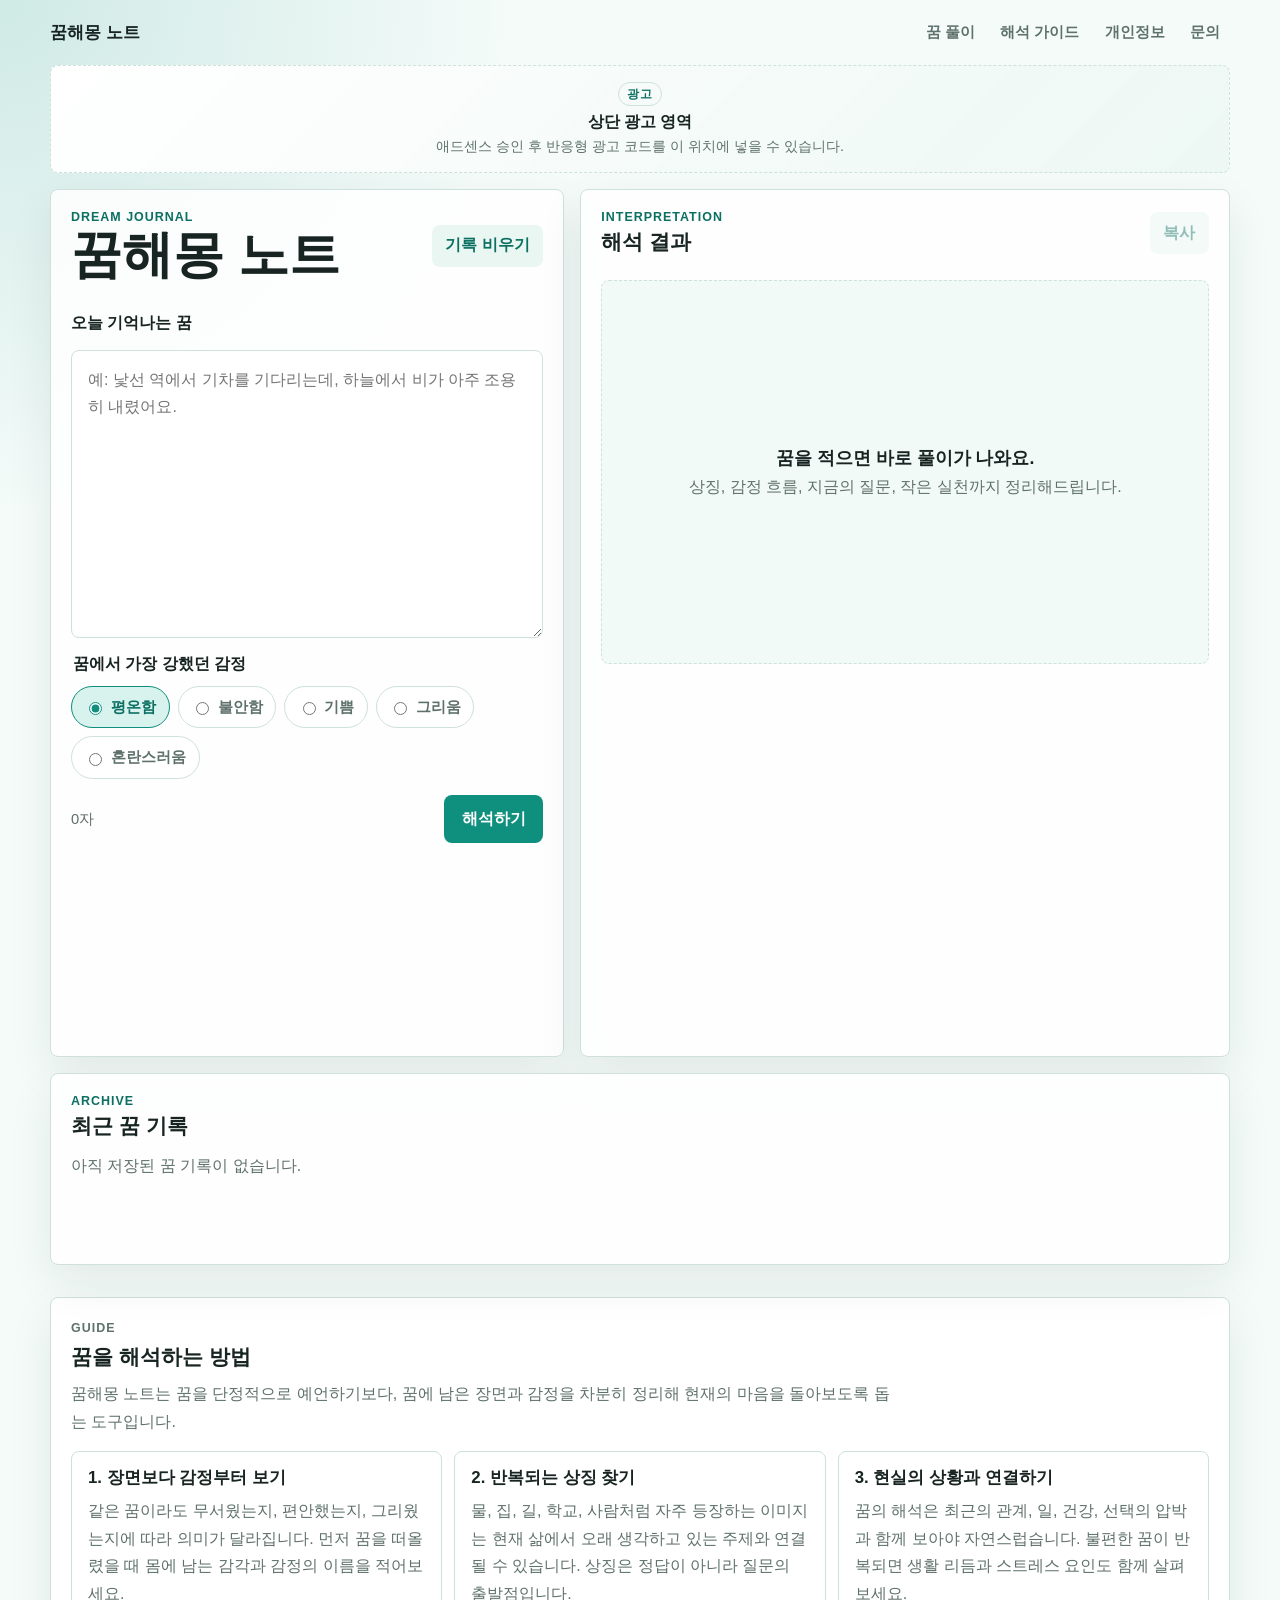
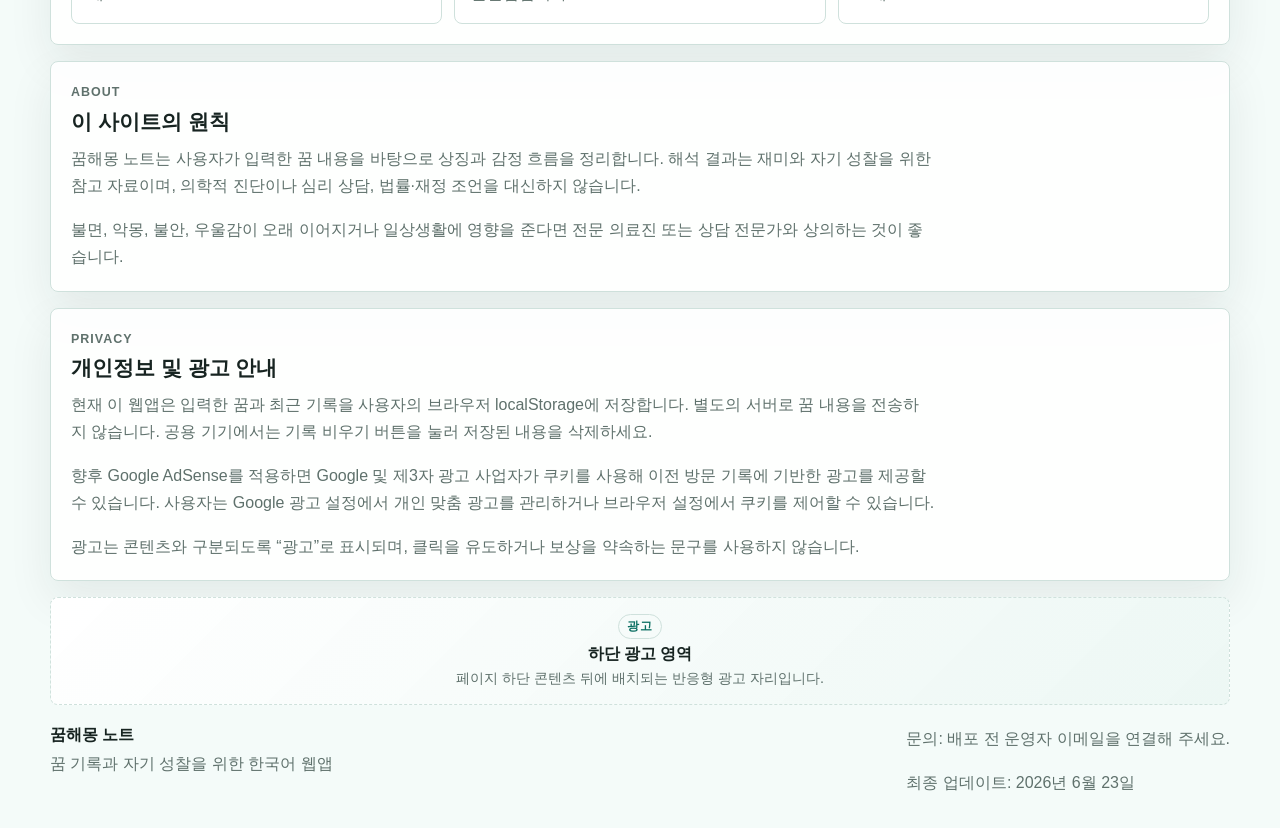
==== index.html @ 00234af6 "Initial dream interpretation app" ====
<!doctype html>
<html lang="ko">
  <head>
    <meta charset="utf-8" />
    <meta name="viewport" content="width=device-width, initial-scale=1" />
    <title>꿈해몽 노트</title>
    <meta
      name="description"
      content="꿈해몽 노트는 꿈의 장면, 감정, 상징을 정리해 자기 성찰에 도움을 주는 한국어 꿈 풀이 웹앱입니다."
    />
    <script
      async
      src="https://pagead2.googlesyndication.com/pagead/js/adsbygoogle.js?client=ca-pub-2041754449338335"
      crossorigin="anonymous"
    ></script>
    <link rel="stylesheet" href="styles.css" />
  </head>
  <body>
    <header class="site-header">
      <a class="site-logo" href="#app-title">꿈해몽 노트</a>
      <nav class="site-nav" aria-label="주요 메뉴">
        <a href="#app-title">꿈 풀이</a>
        <a href="#guide">해석 가이드</a>
        <a href="#privacy">개인정보</a>
        <a href="#contact">문의</a>
      </nav>
    </header>

    <aside class="ad-slot top-ad" aria-label="상단 광고 영역">
      <span>광고</span>
      <strong>상단 광고 영역</strong>
      <p>애드센스 승인 후 반응형 광고 코드를 이 위치에 넣을 수 있습니다.</p>
    </aside>

    <main class="app-shell" id="dream-app">
      <section class="composer" aria-labelledby="app-title">
        <div class="brand-row">
          <div>
            <p class="eyebrow">Dream Journal</p>
            <h1 id="app-title">꿈해몽 노트</h1>
          </div>
          <button class="ghost-button" id="clearHistoryButton" type="button">기록 비우기</button>
        </div>

        <form id="dreamForm" class="dream-form">
          <label for="dreamInput">오늘 기억나는 꿈</label>
          <textarea
            id="dreamInput"
            name="dream"
            rows="8"
            placeholder="예: 낯선 역에서 기차를 기다리는데, 하늘에서 비가 아주 조용히 내렸어요."
            required
          ></textarea>

          <fieldset>
            <legend>꿈에서 가장 강했던 감정</legend>
            <div class="chip-grid" id="moodGroup">
              <label><input type="radio" name="mood" value="평온함" checked />평온함</label>
              <label><input type="radio" name="mood" value="불안함" />불안함</label>
              <label><input type="radio" name="mood" value="기쁨" />기쁨</label>
              <label><input type="radio" name="mood" value="그리움" />그리움</label>
              <label><input type="radio" name="mood" value="혼란스러움" />혼란스러움</label>
            </div>
          </fieldset>

          <div class="form-footer">
            <p id="wordCount">0자</p>
            <button class="primary-button" type="submit">해석하기</button>
          </div>
        </form>
      </section>

      <section class="result-panel" aria-live="polite" aria-labelledby="result-title">
        <div class="panel-header">
          <div>
            <p class="eyebrow">Interpretation</p>
            <h2 id="result-title">해석 결과</h2>
          </div>
          <button class="ghost-button" id="copyButton" type="button" disabled>복사</button>
        </div>

        <div id="emptyState" class="empty-state">
          <strong>꿈을 적으면 바로 풀이가 나와요.</strong>
          <span>상징, 감정 흐름, 지금의 질문, 작은 실천까지 정리해드립니다.</span>
        </div>

        <article id="resultCard" class="result-card hidden">
          <div>
            <span class="tag" id="moodTag">평온함</span>
            <span class="tag" id="themeTag">전환</span>
          </div>
          <h3 id="summaryTitle"></h3>
          <p id="summaryText"></p>

          <div class="insight-grid">
            <section>
              <h4>주요 상징</h4>
              <ul id="symbolList"></ul>
            </section>
            <section>
              <h4>마음의 흐름</h4>
              <p id="emotionText"></p>
            </section>
            <section>
              <h4>지금 던져볼 질문</h4>
              <p id="questionText"></p>
            </section>
            <section>
              <h4>오늘의 작은 행동</h4>
              <p id="actionText"></p>
            </section>
          </div>
        </article>
      </section>

      <section class="history-panel" aria-labelledby="history-title">
        <div class="panel-header">
          <div>
            <p class="eyebrow">Archive</p>
            <h2 id="history-title">최근 꿈 기록</h2>
          </div>
        </div>
        <div id="historyList" class="history-list"></div>
      </section>
    </main>

    <section class="content-shell" id="guide" aria-labelledby="guide-title">
      <div class="section-heading">
        <p class="eyebrow">Guide</p>
        <h2 id="guide-title">꿈을 해석하는 방법</h2>
        <p>
          꿈해몽 노트는 꿈을 단정적으로 예언하기보다, 꿈에 남은 장면과 감정을
          차분히 정리해 현재의 마음을 돌아보도록 돕는 도구입니다.
        </p>
      </div>

      <div class="info-grid">
        <article>
          <h3>1. 장면보다 감정부터 보기</h3>
          <p>
            같은 꿈이라도 무서웠는지, 편안했는지, 그리웠는지에 따라 의미가 달라집니다.
            먼저 꿈을 떠올렸을 때 몸에 남는 감각과 감정의 이름을 적어보세요.
          </p>
        </article>
        <article>
          <h3>2. 반복되는 상징 찾기</h3>
          <p>
            물, 집, 길, 학교, 사람처럼 자주 등장하는 이미지는 현재 삶에서 오래 생각하고
            있는 주제와 연결될 수 있습니다. 상징은 정답이 아니라 질문의 출발점입니다.
          </p>
        </article>
        <article>
          <h3>3. 현실의 상황과 연결하기</h3>
          <p>
            꿈의 해석은 최근의 관계, 일, 건강, 선택의 압박과 함께 보아야 자연스럽습니다.
            불편한 꿈이 반복되면 생활 리듬과 스트레스 요인도 함께 살펴보세요.
          </p>
        </article>
      </div>
    </section>

    <section class="content-shell" id="about" aria-labelledby="about-title">
      <div class="section-heading">
        <p class="eyebrow">About</p>
        <h2 id="about-title">이 사이트의 원칙</h2>
      </div>
      <div class="policy-text">
        <p>
          꿈해몽 노트는 사용자가 입력한 꿈 내용을 바탕으로 상징과 감정 흐름을 정리합니다.
          해석 결과는 재미와 자기 성찰을 위한 참고 자료이며, 의학적 진단이나 심리 상담,
          법률·재정 조언을 대신하지 않습니다.
        </p>
        <p>
          불면, 악몽, 불안, 우울감이 오래 이어지거나 일상생활에 영향을 준다면 전문 의료진
          또는 상담 전문가와 상의하는 것이 좋습니다.
        </p>
      </div>
    </section>

    <section class="content-shell" id="privacy" aria-labelledby="privacy-title">
      <div class="section-heading">
        <p class="eyebrow">Privacy</p>
        <h2 id="privacy-title">개인정보 및 광고 안내</h2>
      </div>
      <div class="policy-text">
        <p>
          현재 이 웹앱은 입력한 꿈과 최근 기록을 사용자의 브라우저 localStorage에 저장합니다.
          별도의 서버로 꿈 내용을 전송하지 않습니다. 공용 기기에서는 기록 비우기 버튼을 눌러
          저장된 내용을 삭제하세요.
        </p>
        <p>
          향후 Google AdSense를 적용하면 Google 및 제3자 광고 사업자가 쿠키를 사용해 이전
          방문 기록에 기반한 광고를 제공할 수 있습니다. 사용자는 Google 광고 설정에서 개인
          맞춤 광고를 관리하거나 브라우저 설정에서 쿠키를 제어할 수 있습니다.
        </p>
        <p>
          광고는 콘텐츠와 구분되도록 “광고”로 표시되며, 클릭을 유도하거나 보상을 약속하는
          문구를 사용하지 않습니다.
        </p>
      </div>
    </section>

    <aside class="ad-slot bottom-ad" aria-label="하단 광고 영역">
      <span>광고</span>
      <strong>하단 광고 영역</strong>
      <p>페이지 하단 콘텐츠 뒤에 배치되는 반응형 광고 자리입니다.</p>
    </aside>

    <footer class="site-footer" id="contact">
      <div>
        <strong>꿈해몽 노트</strong>
        <p>꿈 기록과 자기 성찰을 위한 한국어 웹앱</p>
      </div>
      <div>
        <p>문의: 배포 전 운영자 이메일을 연결해 주세요.</p>
        <p>최종 업데이트: 2026년 6월 23일</p>
      </div>
    </footer>

    <script src="app.js"></script>
  </body>
</html>
---- styles.css ----
:root {
  color-scheme: light;
  --bg: #f4fbf9;
  --surface: #ffffff;
  --surface-soft: #e9f6f2;
  --ink: #172421;
  --muted: #5f716c;
  --line: #cfe1dc;
  --accent: #0f8f7e;
  --accent-strong: #0b6f62;
  --accent-soft: #d8f2ed;
  --warning: #b24c39;
  --shadow: 0 18px 45px rgba(23, 36, 33, 0.08);
}

* {
  box-sizing: border-box;
}

body {
  margin: 0;
  min-height: 100vh;
  background:
    radial-gradient(circle at top left, rgba(15, 143, 126, 0.16), transparent 32rem),
    var(--bg);
  color: var(--ink);
  font-family:
    "Pretendard",
    "Apple SD Gothic Neo",
    "Segoe UI",
    sans-serif;
}

button,
textarea,
input {
  font: inherit;
}

button {
  cursor: pointer;
}

.site-header,
.ad-slot,
.content-shell,
.site-footer {
  width: min(1180px, calc(100% - 2rem));
  margin-right: auto;
  margin-left: auto;
}

.site-header {
  display: flex;
  align-items: center;
  justify-content: space-between;
  gap: 1rem;
  padding: 1rem 0 0.5rem;
}

.site-logo {
  color: var(--ink);
  font-size: 1.05rem;
  font-weight: 900;
  text-decoration: none;
}

.site-nav {
  display: flex;
  flex-wrap: wrap;
  justify-content: flex-end;
  gap: 0.35rem;
}

.site-nav a {
  padding: 0.45rem 0.62rem;
  border-radius: 999px;
  color: var(--muted);
  font-size: 0.92rem;
  font-weight: 800;
  text-decoration: none;
}

.site-nav a:hover,
.site-nav a:focus-visible {
  background: var(--accent-soft);
  color: var(--accent-strong);
}

.ad-slot {
  display: grid;
  place-items: center;
  min-height: 5.75rem;
  padding: 1rem;
  border: 1px dashed var(--line);
  border-radius: 8px;
  background:
    linear-gradient(135deg, rgba(255, 255, 255, 0.78), rgba(233, 246, 242, 0.82)),
    var(--surface);
  color: var(--muted);
  text-align: center;
}

.ad-slot span {
  display: inline-flex;
  margin-bottom: 0.35rem;
  padding: 0.22rem 0.5rem;
  border: 1px solid var(--line);
  border-radius: 999px;
  color: var(--accent-strong);
  font-size: 0.72rem;
  font-weight: 900;
  letter-spacing: 0.06em;
}

.ad-slot strong {
  color: var(--ink);
}

.ad-slot p {
  max-width: 34rem;
  margin: 0.25rem 0 0;
  font-size: 0.9rem;
}

.top-ad {
  margin-top: 0.5rem;
}

.bottom-ad {
  margin-top: 1rem;
}

.app-shell {
  display: grid;
  grid-template-columns: minmax(20rem, 0.95fr) minmax(22rem, 1.2fr);
  gap: 1rem;
  width: min(1180px, calc(100% - 2rem));
  margin: 0 auto;
  padding: 1rem 0;
}

.composer,
.result-panel,
.history-panel {
  background: rgba(255, 255, 255, 0.88);
  border: 1px solid var(--line);
  border-radius: 8px;
  box-shadow: var(--shadow);
}

.composer,
.result-panel {
  min-height: calc(100vh - 2rem);
}

.composer {
  padding: 1.25rem;
}

.result-panel,
.history-panel {
  padding: 1.25rem;
}

.history-panel {
  grid-column: 1 / -1;
  min-height: 12rem;
}

.brand-row,
.panel-header,
.form-footer {
  display: flex;
  align-items: center;
  justify-content: space-between;
  gap: 1rem;
}

.eyebrow {
  margin: 0 0 0.25rem;
  color: var(--accent-strong);
  font-size: 0.78rem;
  font-weight: 800;
  letter-spacing: 0.08em;
  text-transform: uppercase;
}

h1,
h2,
h3,
h4,
p {
  margin-top: 0;
}

h1 {
  margin-bottom: 0;
  font-size: clamp(2rem, 4vw, 3.25rem);
  line-height: 1.04;
}

h2 {
  margin-bottom: 0;
  font-size: 1.3rem;
}

h3 {
  margin: 1rem 0 0.6rem;
  font-size: 1.6rem;
  line-height: 1.2;
}

h4 {
  margin-bottom: 0.45rem;
  color: var(--accent-strong);
  font-size: 0.95rem;
}

.dream-form {
  display: grid;
  gap: 1rem;
  margin-top: 2rem;
}

label,
legend {
  color: var(--ink);
  font-weight: 800;
}

textarea {
  width: 100%;
  min-height: 18rem;
  resize: vertical;
  padding: 1rem;
  border: 1px solid var(--line);
  border-radius: 8px;
  outline: none;
  background: var(--surface);
  color: var(--ink);
  line-height: 1.65;
}

textarea:focus {
  border-color: var(--accent);
  box-shadow: 0 0 0 4px var(--accent-soft);
}

fieldset {
  margin: 0;
  padding: 0;
  border: 0;
}

.chip-grid {
  display: flex;
  flex-wrap: wrap;
  gap: 0.5rem;
  margin-top: 0.65rem;
}

.chip-grid label {
  display: inline-flex;
  align-items: center;
  gap: 0.35rem;
  padding: 0.62rem 0.78rem;
  border: 1px solid var(--line);
  border-radius: 999px;
  background: var(--surface);
  color: var(--muted);
  font-size: 0.95rem;
}

.chip-grid label:has(input:checked) {
  border-color: var(--accent);
  background: var(--accent-soft);
  color: var(--accent-strong);
}

.chip-grid input {
  accent-color: var(--accent);
}

.primary-button,
.ghost-button {
  border: 0;
  border-radius: 8px;
  font-weight: 800;
  transition:
    transform 0.16s ease,
    background 0.16s ease,
    opacity 0.16s ease;
}

.primary-button {
  padding: 0.85rem 1.1rem;
  background: var(--accent);
  color: #fff;
}

.primary-button:hover,
.ghost-button:hover {
  transform: translateY(-1px);
}

.primary-button:active,
.ghost-button:active {
  transform: translateY(0);
}

.ghost-button {
  padding: 0.65rem 0.85rem;
  background: var(--surface-soft);
  color: var(--accent-strong);
}

.ghost-button:disabled {
  cursor: not-allowed;
  opacity: 0.45;
  transform: none;
}

#wordCount {
  margin-bottom: 0;
  color: var(--muted);
  font-size: 0.92rem;
}

.empty-state {
  display: grid;
  place-content: center;
  min-height: 24rem;
  margin-top: 1.5rem;
  padding: 2rem;
  border: 1px dashed var(--line);
  border-radius: 8px;
  background: rgba(233, 246, 242, 0.58);
  color: var(--muted);
  text-align: center;
}

.empty-state strong {
  display: block;
  margin-bottom: 0.45rem;
  color: var(--ink);
  font-size: 1.1rem;
}

.result-card {
  margin-top: 1.5rem;
}

.hidden {
  display: none;
}

.tag {
  display: inline-flex;
  margin-right: 0.45rem;
  padding: 0.38rem 0.56rem;
  border-radius: 999px;
  background: var(--accent-soft);
  color: var(--accent-strong);
  font-size: 0.82rem;
  font-weight: 800;
}

#summaryText,
#emotionText,
#questionText,
#actionText {
  color: var(--muted);
  line-height: 1.72;
}

.insight-grid {
  display: grid;
  grid-template-columns: repeat(2, minmax(0, 1fr));
  gap: 0.85rem;
  margin-top: 1.2rem;
}

.insight-grid section {
  min-height: 10rem;
  padding: 1rem;
  border: 1px solid var(--line);
  border-radius: 8px;
  background: var(--surface);
}

ul {
  margin: 0;
  padding-left: 1.15rem;
  color: var(--muted);
  line-height: 1.72;
}

.history-list {
  display: grid;
  grid-template-columns: repeat(3, minmax(0, 1fr));
  gap: 0.75rem;
  margin-top: 1rem;
}

.history-item {
  display: grid;
  gap: 0.45rem;
  min-height: 9rem;
  padding: 1rem;
  border: 1px solid var(--line);
  border-radius: 8px;
  background: var(--surface);
  text-align: left;
}

.history-item button {
  padding: 0;
  border: 0;
  background: transparent;
  color: var(--ink);
  text-align: left;
}

.history-date {
  color: var(--accent-strong);
  font-size: 0.8rem;
  font-weight: 800;
}

.history-preview {
  display: -webkit-box;
  overflow: hidden;
  color: var(--muted);
  line-height: 1.55;
  -webkit-box-orient: vertical;
  -webkit-line-clamp: 3;
}

.history-empty {
  color: var(--muted);
}

.content-shell {
  margin-top: 1rem;
  padding: 1.25rem;
  border: 1px solid var(--line);
  border-radius: 8px;
  background: rgba(255, 255, 255, 0.9);
  box-shadow: var(--shadow);
}

.section-heading {
  max-width: 52rem;
}

.section-heading h2 {
  margin-bottom: 0.55rem;
}

.section-heading p,
.policy-text p,
.info-grid p,
.site-footer p {
  color: var(--muted);
  line-height: 1.72;
}

.info-grid {
  display: grid;
  grid-template-columns: repeat(3, minmax(0, 1fr));
  gap: 0.75rem;
  margin-top: 1rem;
}

.info-grid article {
  padding: 1rem;
  border: 1px solid var(--line);
  border-radius: 8px;
  background: var(--surface);
}

.info-grid h3 {
  margin: 0 0 0.55rem;
  font-size: 1.05rem;
}

.policy-text {
  max-width: 54rem;
}

.policy-text p:last-child,
.info-grid p:last-child,
.site-footer p:last-child {
  margin-bottom: 0;
}

.site-footer {
  display: flex;
  justify-content: space-between;
  gap: 1rem;
  padding: 1.25rem 0 2rem;
}

.site-footer strong {
  display: block;
  margin-bottom: 0.25rem;
}

@media (max-width: 880px) {
  .app-shell,
  .history-list,
  .info-grid {
    grid-template-columns: 1fr;
  }

  .composer,
  .result-panel {
    min-height: auto;
  }

  .insight-grid {
    grid-template-columns: 1fr;
  }

  .brand-row,
  .panel-header {
    align-items: flex-start;
  }

  .site-header,
  .site-footer {
    flex-direction: column;
    align-items: flex-start;
  }

  .site-nav {
    justify-content: flex-start;
  }
}

@media (max-width: 560px) {
  .site-header,
  .ad-slot,
  .app-shell,
  .content-shell,
  .site-footer {
    width: min(100% - 1rem, 1180px);
  }

  .app-shell {
    padding: 0.5rem 0;
  }

  .composer,
  .result-panel,
  .history-panel,
  .content-shell {
    padding: 1rem;
  }

  .brand-row,
  .panel-header,
  .form-footer {
    flex-direction: column;
    align-items: stretch;
  }

  h1 {
    font-size: 2.35rem;
  }
}
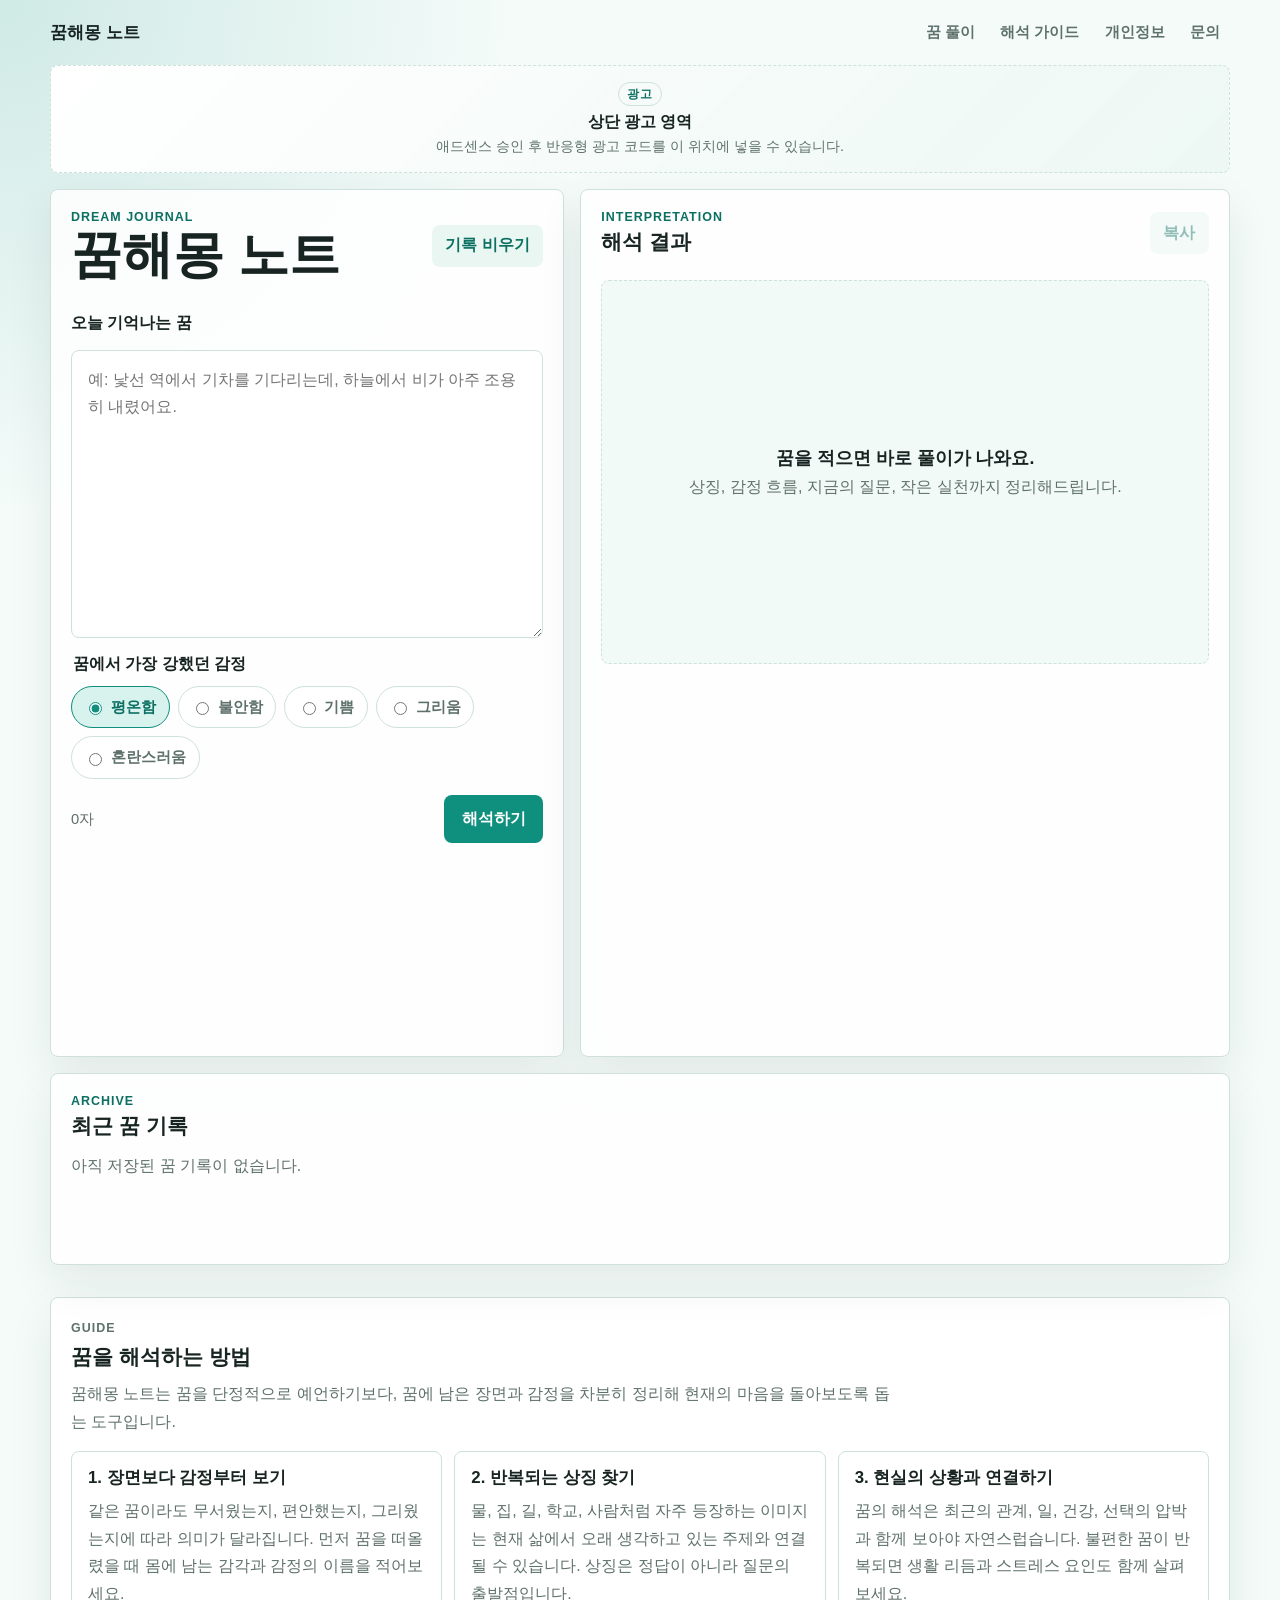
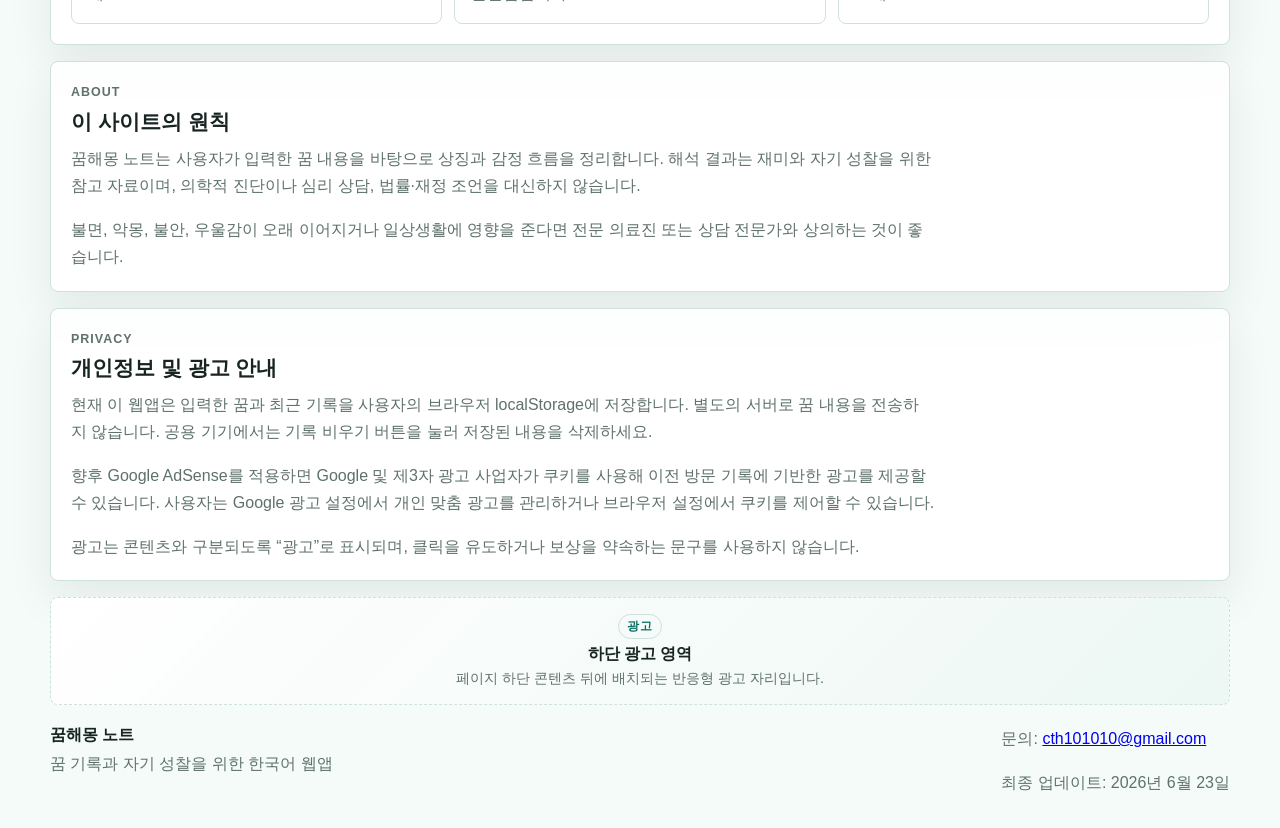
==== commit e98e3dec: "Add contact and search metadata" ====
--- a/index.html
+++ b/index.html
@@ -212,7 +212,7 @@
         <p>꿈 기록과 자기 성찰을 위한 한국어 웹앱</p>
       </div>
       <div>
-        <p>문의: 배포 전 운영자 이메일을 연결해 주세요.</p>
+        <p>문의: <a href="mailto:cth101010@gmail.com">cth101010@gmail.com</a></p>
         <p>최종 업데이트: 2026년 6월 23일</p>
       </div>
     </footer>
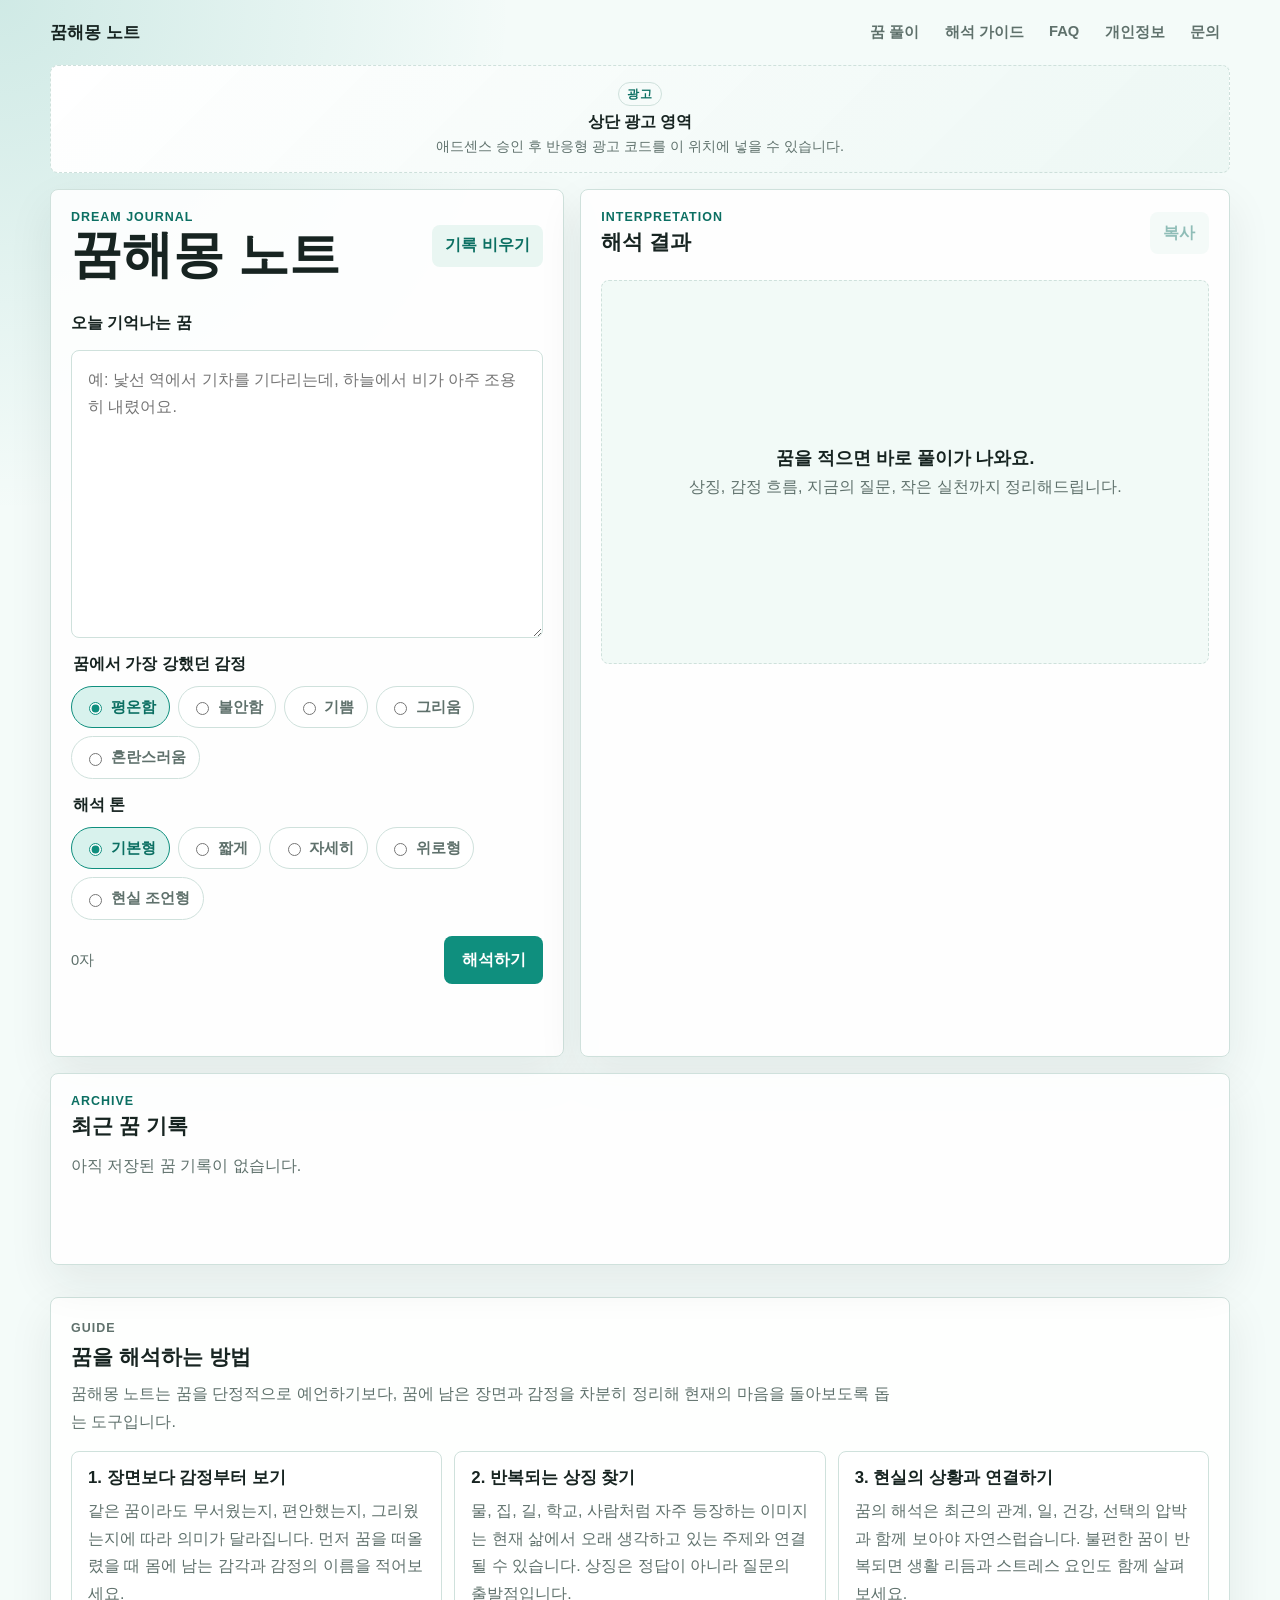
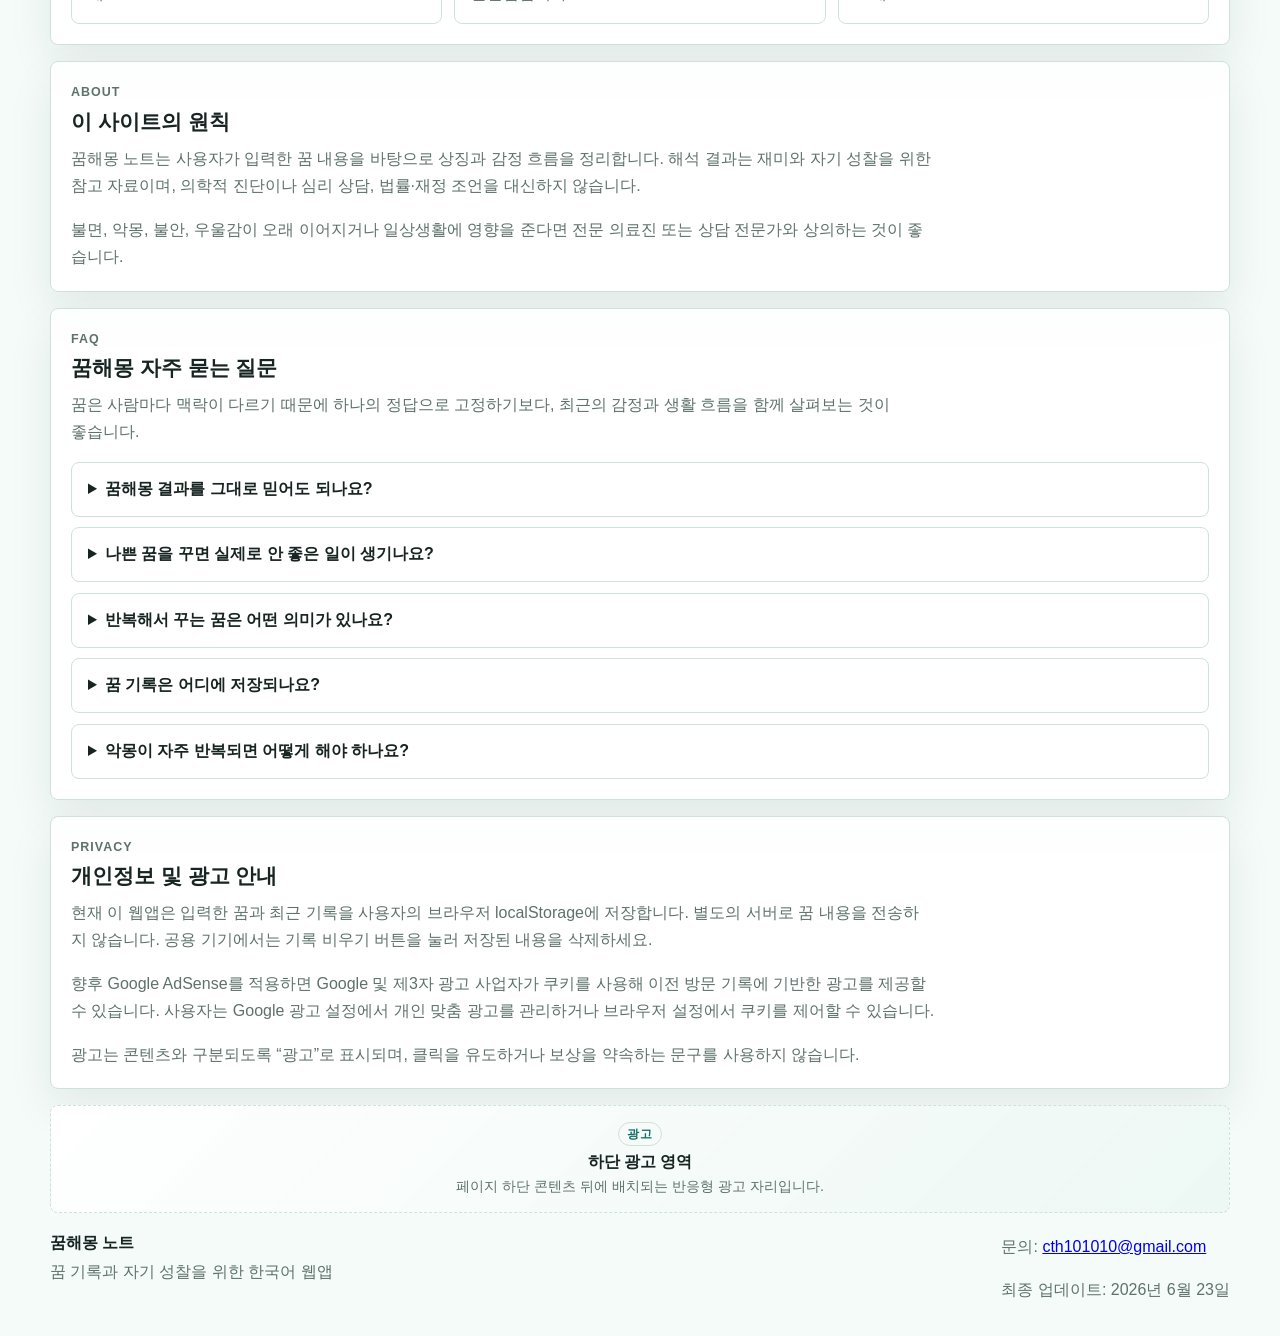
==== commit 77964930: "Add files via upload" ====
--- a/index.html
+++ b/index.html
@@ -21,6 +21,7 @@
       <nav class="site-nav" aria-label="주요 메뉴">
         <a href="#app-title">꿈 풀이</a>
         <a href="#guide">해석 가이드</a>
+        <a href="#faq">FAQ</a>
         <a href="#privacy">개인정보</a>
         <a href="#contact">문의</a>
       </nav>
@@ -63,6 +64,17 @@
             </div>
           </fieldset>
 
+          <fieldset>
+            <legend>해석 톤</legend>
+            <div class="chip-grid" id="toneGroup">
+              <label><input type="radio" name="tone" value="balanced" checked />기본형</label>
+              <label><input type="radio" name="tone" value="short" />짧게</label>
+              <label><input type="radio" name="tone" value="detail" />자세히</label>
+              <label><input type="radio" name="tone" value="comfort" />위로형</label>
+              <label><input type="radio" name="tone" value="practical" />현실 조언형</label>
+            </div>
+          </fieldset>
+
           <div class="form-footer">
             <p id="wordCount">0자</p>
             <button class="primary-button" type="submit">해석하기</button>
@@ -88,6 +100,7 @@
           <div>
             <span class="tag" id="moodTag">평온함</span>
             <span class="tag" id="themeTag">전환</span>
+            <span class="tag" id="toneTag">기본형</span>
           </div>
           <h3 id="summaryTitle"></h3>
           <p id="summaryText"></p>
@@ -174,6 +187,55 @@
           불면, 악몽, 불안, 우울감이 오래 이어지거나 일상생활에 영향을 준다면 전문 의료진
           또는 상담 전문가와 상의하는 것이 좋습니다.
         </p>
+      </div>
+    </section>
+
+    <section class="content-shell" id="faq" aria-labelledby="faq-title">
+      <div class="section-heading">
+        <p class="eyebrow">FAQ</p>
+        <h2 id="faq-title">꿈해몽 자주 묻는 질문</h2>
+        <p>
+          꿈은 사람마다 맥락이 다르기 때문에 하나의 정답으로 고정하기보다,
+          최근의 감정과 생활 흐름을 함께 살펴보는 것이 좋습니다.
+        </p>
+      </div>
+
+      <div class="faq-list">
+        <details>
+          <summary>꿈해몽 결과를 그대로 믿어도 되나요?</summary>
+          <p>
+            꿈해몽 노트의 결과는 자기 성찰을 위한 참고 자료입니다. 꿈은 예언이나 확정된
+            판단이 아니라, 감정과 기억이 섞여 만들어진 이야기로 보는 편이 안전합니다.
+          </p>
+        </details>
+        <details>
+          <summary>나쁜 꿈을 꾸면 실제로 안 좋은 일이 생기나요?</summary>
+          <p>
+            나쁜 꿈이 곧 현실의 불운을 뜻하지는 않습니다. 피로, 스트레스, 걱정, 수면 환경이
+            불편한 장면으로 표현될 수 있으니 꿈이 남긴 감정을 차분히 정리해보세요.
+          </p>
+        </details>
+        <details>
+          <summary>반복해서 꾸는 꿈은 어떤 의미가 있나요?</summary>
+          <p>
+            반복되는 꿈은 마음이 계속 처리하려는 주제가 있다는 신호일 수 있습니다. 같은
+            장소, 인물, 감정이 반복되는지 기록하면 현실의 고민과 연결점을 찾기 쉽습니다.
+          </p>
+        </details>
+        <details>
+          <summary>꿈 기록은 어디에 저장되나요?</summary>
+          <p>
+            현재 버전에서는 사용자의 브라우저 localStorage에만 저장됩니다. 서버로 전송하지
+            않으며, 공용 기기에서는 기록 비우기 버튼으로 내용을 삭제하는 것이 좋습니다.
+          </p>
+        </details>
+        <details>
+          <summary>악몽이 자주 반복되면 어떻게 해야 하나요?</summary>
+          <p>
+            악몽이 수면이나 일상생활을 계속 방해한다면 생활 리듬을 점검하고, 필요하면
+            의료진이나 상담 전문가와 상의하세요. 이 사이트는 전문 진료를 대신하지 않습니다.
+          </p>
+        </details>
       </div>
     </section>
 
--- a/styles.css
+++ b/styles.css
@@ -489,8 +489,35 @@
   max-width: 54rem;
 }
 
+.faq-list {
+  display: grid;
+  gap: 0.65rem;
+  margin-top: 1rem;
+}
+
+.faq-list details {
+  border: 1px solid var(--line);
+  border-radius: 8px;
+  background: var(--surface);
+}
+
+.faq-list summary {
+  cursor: pointer;
+  padding: 1rem;
+  color: var(--ink);
+  font-weight: 900;
+}
+
+.faq-list p {
+  margin: 0;
+  padding: 0 1rem 1rem;
+  color: var(--muted);
+  line-height: 1.72;
+}
+
 .policy-text p:last-child,
 .info-grid p:last-child,
+.faq-list p:last-child,
 .site-footer p:last-child {
   margin-bottom: 0;
 }
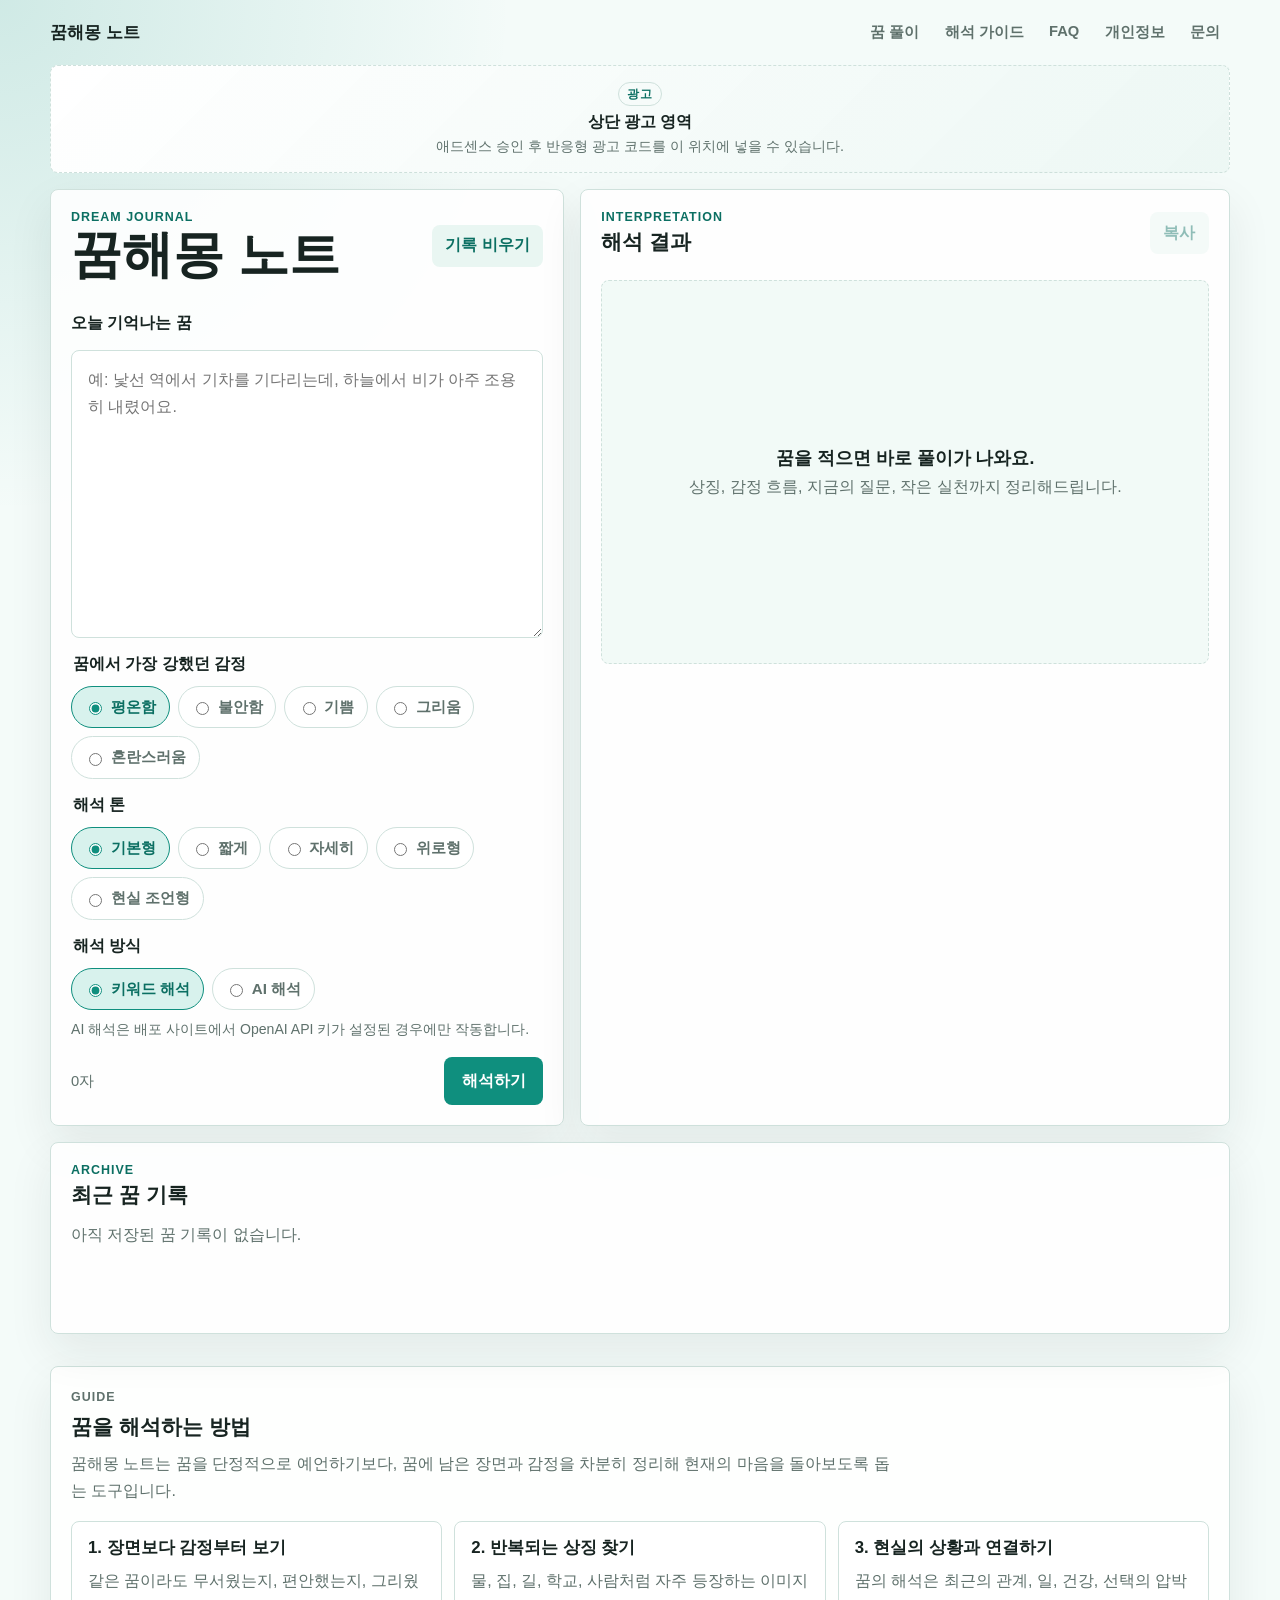
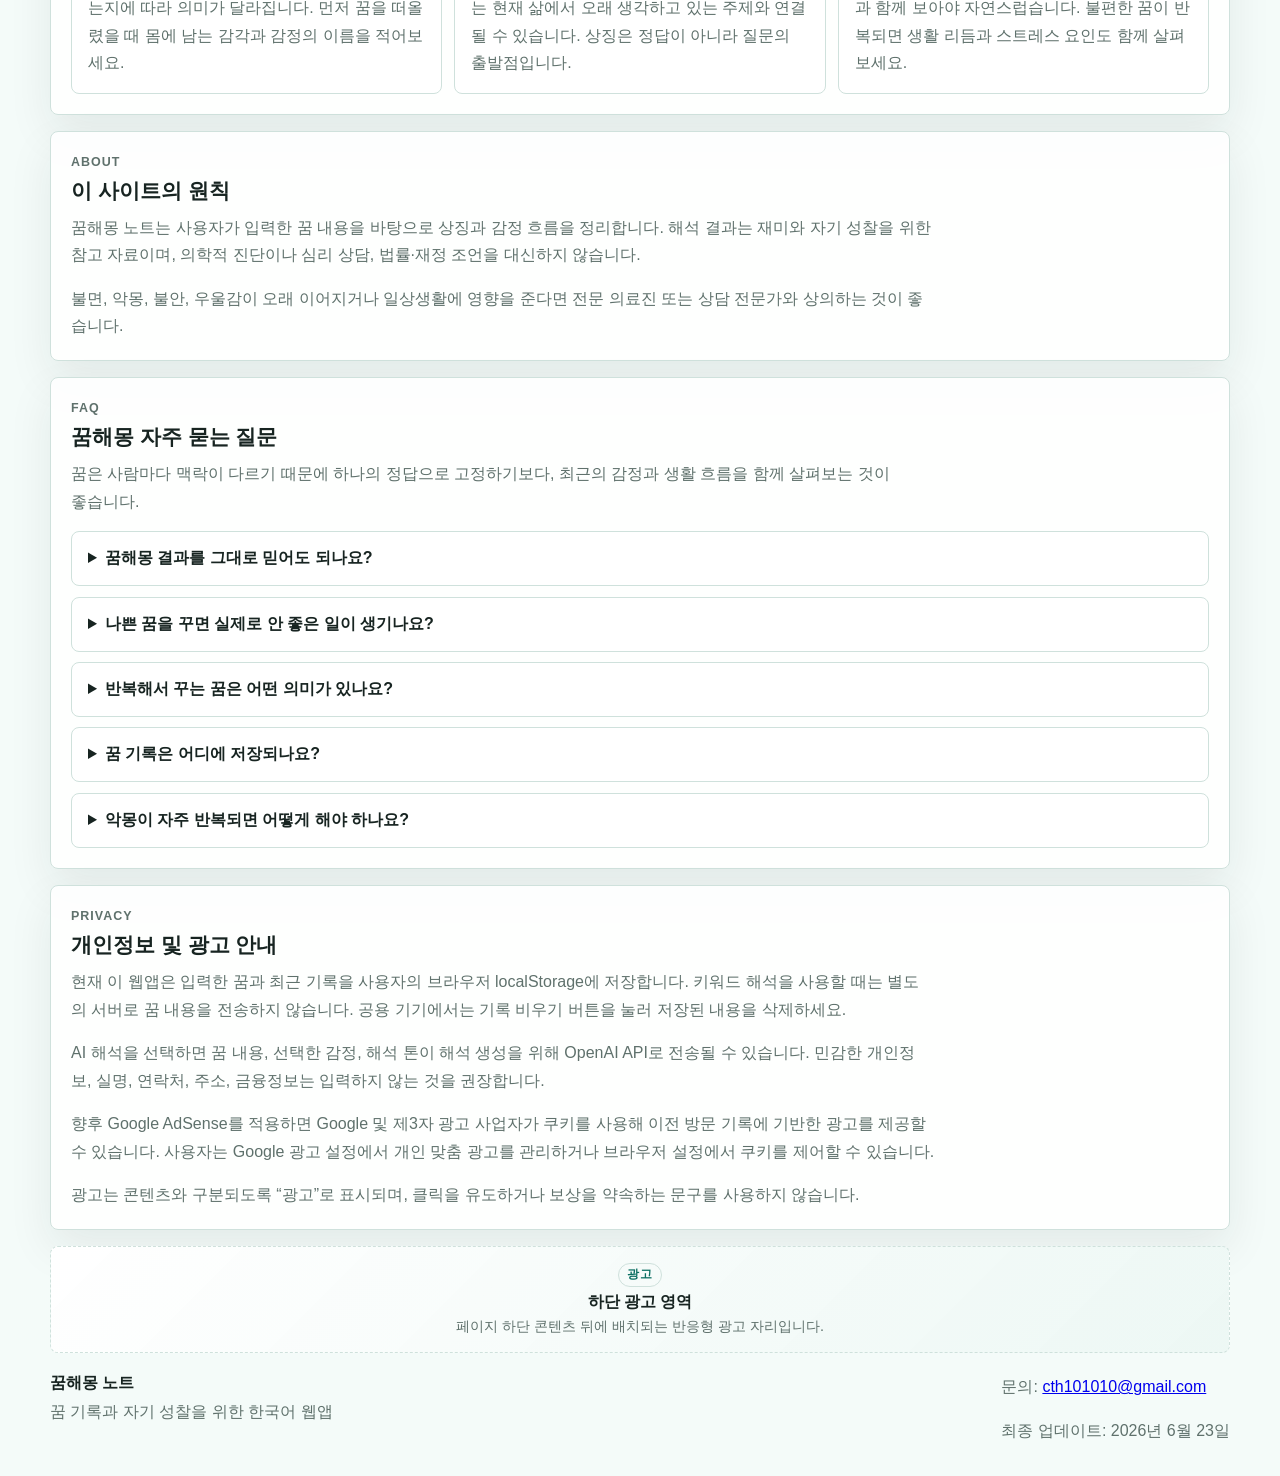
==== commit 7bff4879: "Add AI dream interpretation mode" ====
--- a/index.html
+++ b/index.html
@@ -75,9 +75,18 @@
             </div>
           </fieldset>
 
+          <fieldset>
+            <legend>해석 방식</legend>
+            <div class="chip-grid" id="engineGroup">
+              <label><input type="radio" name="engine" value="keyword" checked />키워드 해석</label>
+              <label><input type="radio" name="engine" value="ai" />AI 해석</label>
+            </div>
+            <p class="field-help">AI 해석은 배포 사이트에서 OpenAI API 키가 설정된 경우에만 작동합니다.</p>
+          </fieldset>
+
           <div class="form-footer">
             <p id="wordCount">0자</p>
-            <button class="primary-button" type="submit">해석하기</button>
+            <button class="primary-button" id="submitButton" type="submit">해석하기</button>
           </div>
         </form>
       </section>
@@ -101,6 +110,7 @@
             <span class="tag" id="moodTag">평온함</span>
             <span class="tag" id="themeTag">전환</span>
             <span class="tag" id="toneTag">기본형</span>
+            <span class="tag" id="engineTag">키워드 해석</span>
           </div>
           <h3 id="summaryTitle"></h3>
           <p id="summaryText"></p>
@@ -247,8 +257,13 @@
       <div class="policy-text">
         <p>
           현재 이 웹앱은 입력한 꿈과 최근 기록을 사용자의 브라우저 localStorage에 저장합니다.
-          별도의 서버로 꿈 내용을 전송하지 않습니다. 공용 기기에서는 기록 비우기 버튼을 눌러
-          저장된 내용을 삭제하세요.
+          키워드 해석을 사용할 때는 별도의 서버로 꿈 내용을 전송하지 않습니다. 공용 기기에서는
+          기록 비우기 버튼을 눌러 저장된 내용을 삭제하세요.
+        </p>
+        <p>
+          AI 해석을 선택하면 꿈 내용, 선택한 감정, 해석 톤이 해석 생성을 위해 OpenAI API로
+          전송될 수 있습니다. 민감한 개인정보, 실명, 연락처, 주소, 금융정보는 입력하지 않는
+          것을 권장합니다.
         </p>
         <p>
           향후 Google AdSense를 적용하면 Google 및 제3자 광고 사업자가 쿠키를 사용해 이전
--- a/styles.css
+++ b/styles.css
@@ -327,6 +327,13 @@
   font-size: 0.92rem;
 }
 
+.field-help {
+  margin: 0.55rem 0 0;
+  color: var(--muted);
+  font-size: 0.88rem;
+  line-height: 1.55;
+}
+
 .empty-state {
   display: grid;
   place-content: center;
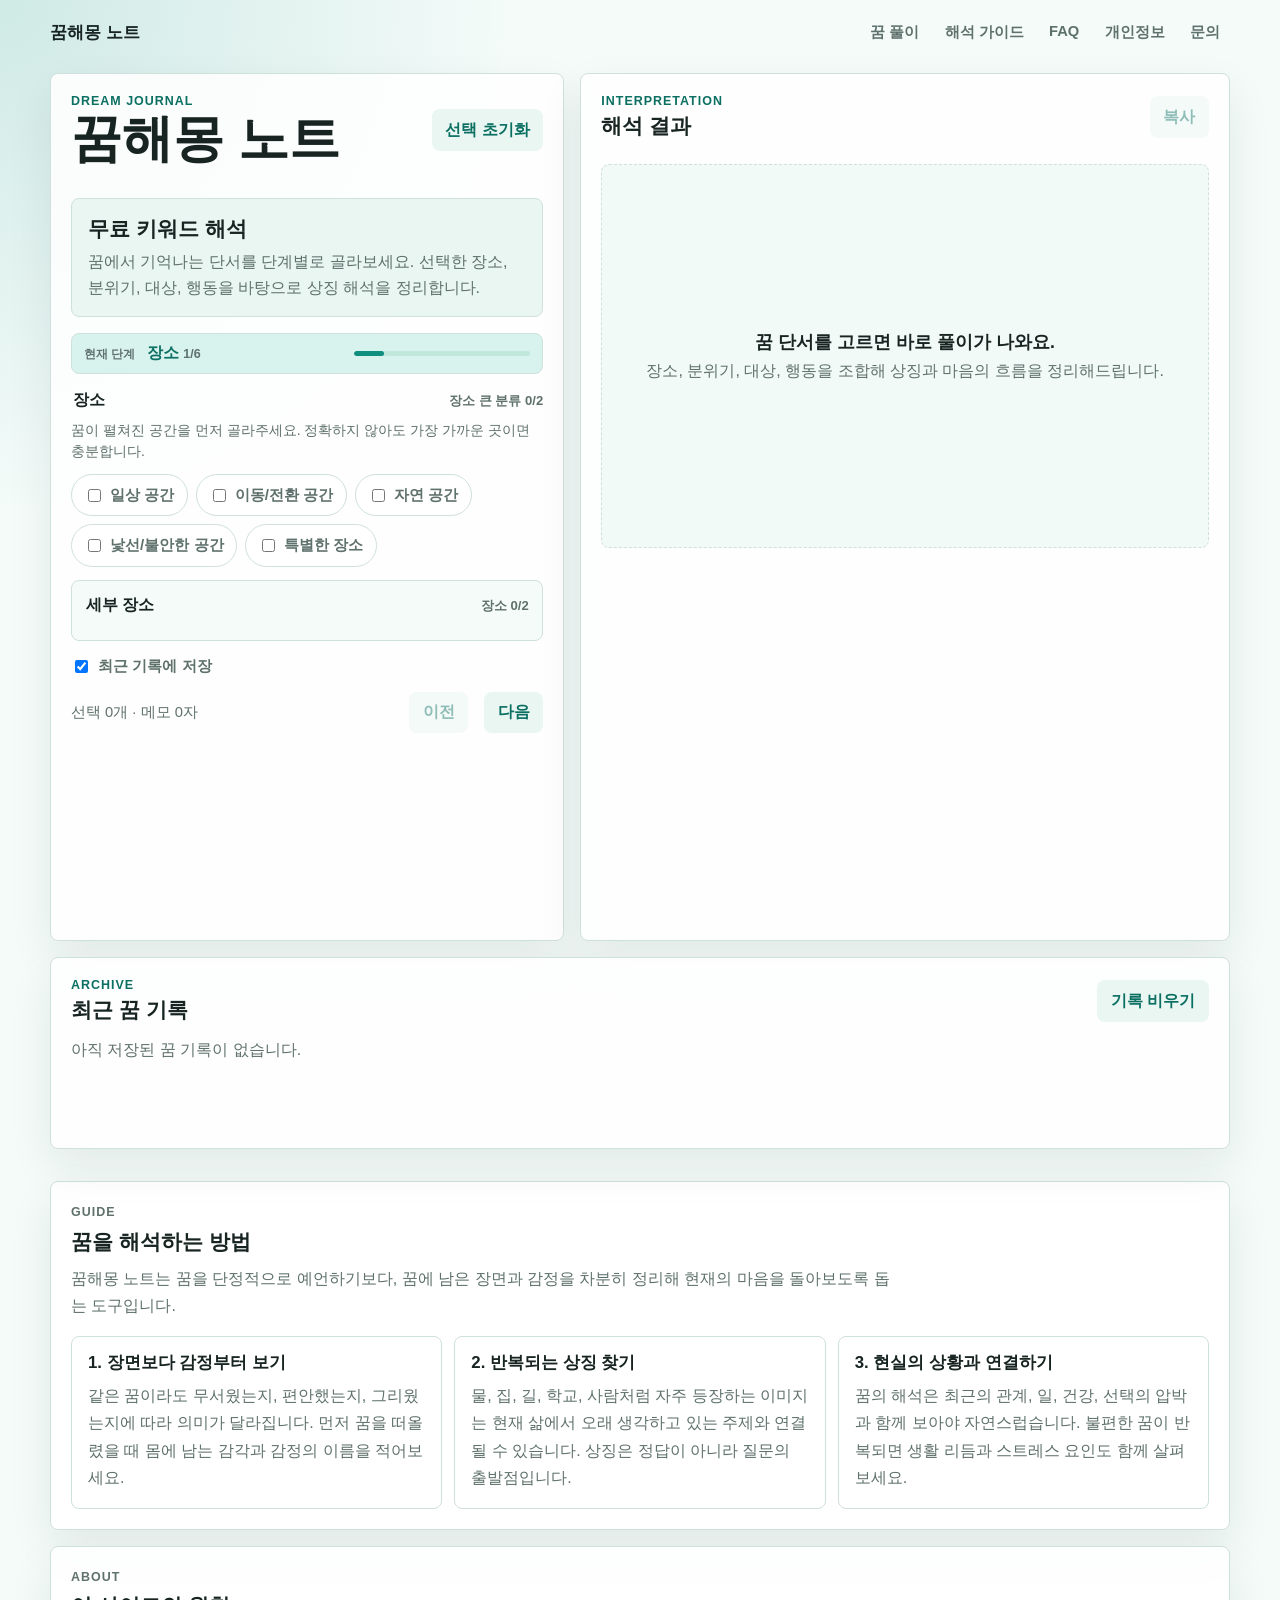
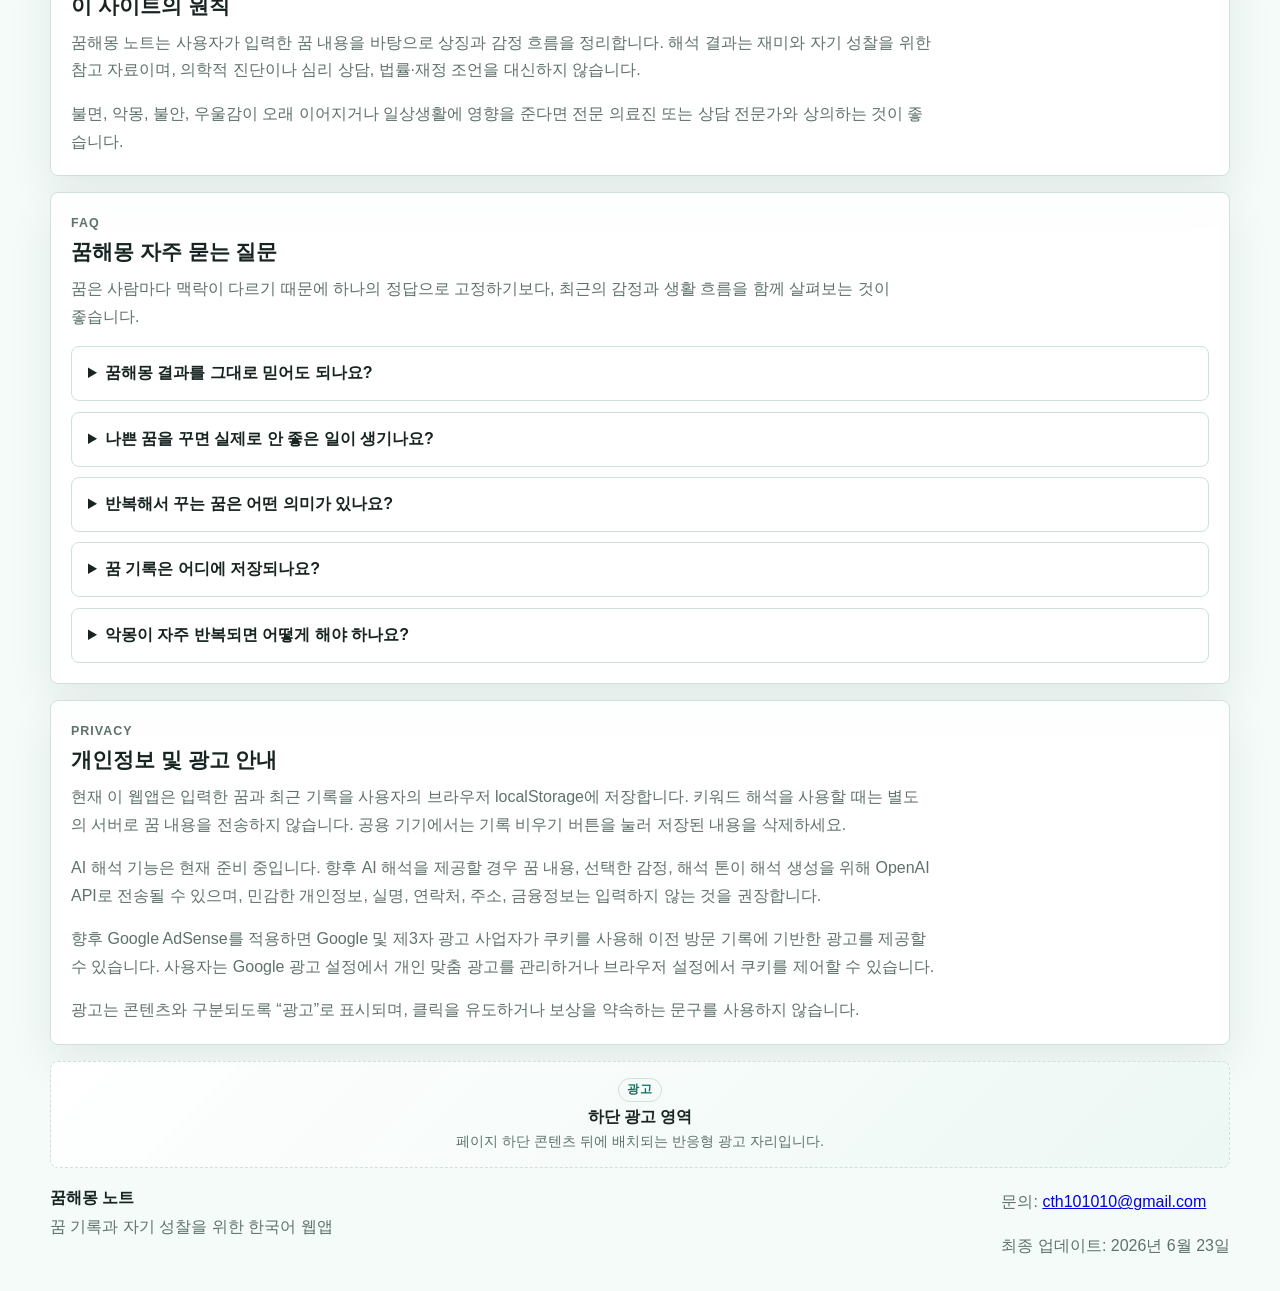
==== commit b4706b90: "Improve dream keyword flow" ====
--- a/index.html
+++ b/index.html
@@ -27,12 +27,6 @@
       </nav>
     </header>
 
-    <aside class="ad-slot top-ad" aria-label="상단 광고 영역">
-      <span>광고</span>
-      <strong>상단 광고 영역</strong>
-      <p>애드센스 승인 후 반응형 광고 코드를 이 위치에 넣을 수 있습니다.</p>
-    </aside>
-
     <main class="app-shell" id="dream-app">
       <section class="composer" aria-labelledby="app-title">
         <div class="brand-row">
@@ -40,52 +34,126 @@
             <p class="eyebrow">Dream Journal</p>
             <h1 id="app-title">꿈해몽 노트</h1>
           </div>
-          <button class="ghost-button" id="clearHistoryButton" type="button">기록 비우기</button>
+          <button class="ghost-button" id="resetButton" type="button">선택 초기화</button>
         </div>
 
         <form id="dreamForm" class="dream-form">
-          <label for="dreamInput">오늘 기억나는 꿈</label>
-          <textarea
-            id="dreamInput"
-            name="dream"
-            rows="8"
-            placeholder="예: 낯선 역에서 기차를 기다리는데, 하늘에서 비가 아주 조용히 내렸어요."
-            required
-          ></textarea>
-
-          <fieldset>
-            <legend>꿈에서 가장 강했던 감정</legend>
+          <div class="form-intro">
+            <h2>무료 키워드 해석</h2>
+            <p>꿈에서 기억나는 단서를 단계별로 골라보세요. 선택한 장소, 분위기, 대상, 행동을 바탕으로 상징 해석을 정리합니다.</p>
+          </div>
+
+          <div class="step-progress" aria-live="polite">
+            <div>
+              <span class="step-kicker">현재 단계</span>
+              <strong id="stepTitle">장소 <small>1/6</small></strong>
+            </div>
+            <div class="step-meter" aria-hidden="true">
+              <span id="stepMeterFill"></span>
+            </div>
+          </div>
+
+          <fieldset class="step-panel active" data-step="0">
+            <div class="fieldset-heading">
+              <legend>장소</legend>
+              <span id="placeCategoryCount" class="limit-hint">큰 분류 최대 2개</span>
+            </div>
+            <p class="field-help">꿈이 펼쳐진 공간을 먼저 골라주세요. 정확하지 않아도 가장 가까운 곳이면 충분합니다.</p>
+            <div class="chip-grid" id="placeCategoryOptions"></div>
+            <div class="subchoice-panel" id="placeDetailPanel">
+              <div class="fieldset-heading">
+                <strong>세부 장소</strong>
+                <span id="placeCount" class="limit-hint">최대 2개</span>
+              </div>
+              <div class="chip-grid clue-grid" id="placeOptions"></div>
+            </div>
+          </fieldset>
+
+          <fieldset class="step-panel" data-step="1">
+            <legend>가장 남은 감정</legend>
+            <p class="field-help">꿈에서 깬 뒤 가장 또렷하게 남은 감정을 하나 골라주세요.</p>
             <div class="chip-grid" id="moodGroup">
               <label><input type="radio" name="mood" value="평온함" checked />평온함</label>
               <label><input type="radio" name="mood" value="불안함" />불안함</label>
               <label><input type="radio" name="mood" value="기쁨" />기쁨</label>
               <label><input type="radio" name="mood" value="그리움" />그리움</label>
               <label><input type="radio" name="mood" value="혼란스러움" />혼란스러움</label>
-            </div>
-          </fieldset>
-
-          <fieldset>
-            <legend>해석 톤</legend>
-            <div class="chip-grid" id="toneGroup">
-              <label><input type="radio" name="tone" value="balanced" checked />기본형</label>
-              <label><input type="radio" name="tone" value="short" />짧게</label>
-              <label><input type="radio" name="tone" value="detail" />자세히</label>
-              <label><input type="radio" name="tone" value="comfort" />위로형</label>
-              <label><input type="radio" name="tone" value="practical" />현실 조언형</label>
-            </div>
-          </fieldset>
-
-          <fieldset>
-            <legend>해석 방식</legend>
-            <div class="chip-grid" id="engineGroup">
-              <label><input type="radio" name="engine" value="keyword" checked />키워드 해석</label>
-              <label><input type="radio" name="engine" value="ai" />AI 해석</label>
-            </div>
-            <p class="field-help">AI 해석은 배포 사이트에서 OpenAI API 키가 설정된 경우에만 작동합니다.</p>
-          </fieldset>
+              <label><input type="radio" name="mood" value="무서움" />무서움</label>
+              <label><input type="radio" name="mood" value="답답함" />답답함</label>
+              <label><input type="radio" name="mood" value="설렘" />설렘</label>
+            </div>
+          </fieldset>
+
+          <fieldset class="step-panel" data-step="2">
+            <div class="fieldset-heading">
+              <legend>등장한 대상</legend>
+              <span id="targetCategoryCount" class="limit-hint">큰 분류 최대 3개</span>
+            </div>
+            <p class="field-help">꿈에서 눈에 띄었던 사람, 동물, 물건, 상징을 골라주세요.</p>
+            <div class="chip-grid" id="targetCategoryOptions"></div>
+            <div class="subchoice-panel" id="targetDetailPanel">
+              <div class="fieldset-heading">
+                <strong>세부 대상</strong>
+                <span id="targetDetailCount" class="limit-hint">최대 3개</span>
+              </div>
+              <div class="chip-grid clue-grid" id="targetDetailOptions"></div>
+            </div>
+          </fieldset>
+
+          <fieldset class="step-panel" data-step="3">
+            <div class="fieldset-heading">
+              <legend>행동/사건</legend>
+              <span id="actionCategoryCount" class="limit-hint">큰 분류 최대 3개</span>
+            </div>
+            <p class="field-help">꿈에서 실제로 벌어진 일이나 내 행동에 가까운 것을 골라주세요.</p>
+            <div class="chip-grid" id="actionCategoryOptions"></div>
+            <div class="subchoice-panel" id="actionDetailPanel">
+              <div class="fieldset-heading">
+                <strong>세부 행동/사건</strong>
+                <span id="actionCount" class="limit-hint">최대 3개</span>
+              </div>
+              <div class="chip-grid clue-grid" id="actionOptions"></div>
+            </div>
+          </fieldset>
+
+          <fieldset class="step-panel" data-step="4">
+            <div class="fieldset-heading">
+              <legend>현실 주제</legend>
+              <span id="lifeTopicCategoryCount" class="limit-hint">큰 분류 최대 2개</span>
+            </div>
+            <p class="field-help">요즘 신경 쓰이는 현실 주제가 있다면 선택해주세요. 없으면 넘어가도 됩니다.</p>
+            <div class="chip-grid" id="lifeTopicCategoryOptions"></div>
+            <div class="subchoice-panel" id="lifeTopicDetailPanel">
+              <div class="fieldset-heading">
+                <strong>세부 현실 주제</strong>
+                <span id="lifeTopicCount" class="limit-hint">선택 사항 · 최대 2개</span>
+              </div>
+              <div class="chip-grid clue-grid" id="lifeTopicOptions"></div>
+            </div>
+          </fieldset>
+
+          <section class="step-panel" data-step="5" aria-labelledby="memoStepTitle">
+            <h3 id="memoStepTitle">꿈 메모</h3>
+            <p class="field-help">메모는 꿈 일기처럼 저장만 되고 해석에는 반영되지 않습니다.</p>
+            <label for="dreamInput">꿈 메모 <span class="optional-label">선택 사항 · 해석 미반영 · 250자</span></label>
+            <textarea
+              id="dreamInput"
+              name="dream"
+              rows="3"
+              maxlength="250"
+              placeholder="예: 시험장을 못 찾고 동전 몇 개만 남음"
+            ></textarea>
+          </section>
+
+          <label class="save-option">
+            <input type="checkbox" id="saveHistoryInput" checked />
+            최근 기록에 저장
+          </label>
 
           <div class="form-footer">
             <p id="wordCount">0자</p>
+            <button class="ghost-button" id="prevStepButton" type="button">이전</button>
+            <button class="ghost-button" id="nextStepButton" type="button">다음</button>
             <button class="primary-button" id="submitButton" type="submit">해석하기</button>
           </div>
         </form>
@@ -101,38 +169,57 @@
         </div>
 
         <div id="emptyState" class="empty-state">
-          <strong>꿈을 적으면 바로 풀이가 나와요.</strong>
-          <span>상징, 감정 흐름, 지금의 질문, 작은 실천까지 정리해드립니다.</span>
+          <strong>꿈 단서를 고르면 바로 풀이가 나와요.</strong>
+          <span>장소, 분위기, 대상, 행동을 조합해 상징과 마음의 흐름을 정리해드립니다.</span>
         </div>
 
         <article id="resultCard" class="result-card hidden">
           <div>
             <span class="tag" id="moodTag">평온함</span>
             <span class="tag" id="themeTag">전환</span>
-            <span class="tag" id="toneTag">기본형</span>
             <span class="tag" id="engineTag">키워드 해석</span>
           </div>
           <h3 id="summaryTitle"></h3>
-          <p id="summaryText"></p>
-
-          <div class="insight-grid">
-            <section>
-              <h4>주요 상징</h4>
-              <ul id="symbolList"></ul>
-            </section>
-            <section>
-              <h4>마음의 흐름</h4>
-              <p id="emotionText"></p>
-            </section>
-            <section>
+          <section class="result-section summary-section">
+            <h4>종합 해석</h4>
+            <p id="summaryText"></p>
+          </section>
+
+          <section class="result-section">
+            <h4>선택한 단서</h4>
+            <div class="selected-summary" id="selectedSummary"></div>
+          </section>
+
+          <section class="result-section">
+            <h4>중요한 단서</h4>
+            <ul id="symbolList" class="symbol-list"></ul>
+          </section>
+
+          <section class="result-section">
+            <h4>마음의 흐름</h4>
+            <p id="emotionText"></p>
+          </section>
+
+          <section class="result-section hidden" id="realitySection">
+            <h4>현실과 연결하기</h4>
+            <p id="realityText"></p>
+          </section>
+
+          <div class="result-two-column">
+            <section class="result-section">
               <h4>지금 던져볼 질문</h4>
               <p id="questionText"></p>
             </section>
-            <section>
+            <section class="result-section">
               <h4>오늘의 작은 행동</h4>
               <p id="actionText"></p>
             </section>
           </div>
+
+          <section class="memo-note hidden" id="memoNote">
+            <h4>꿈 메모</h4>
+            <p id="memoText"></p>
+          </section>
         </article>
       </section>
 
@@ -142,6 +229,7 @@
             <p class="eyebrow">Archive</p>
             <h2 id="history-title">최근 꿈 기록</h2>
           </div>
+          <button class="ghost-button" id="clearHistoryButton" type="button">기록 비우기</button>
         </div>
         <div id="historyList" class="history-list"></div>
       </section>
@@ -261,9 +349,9 @@
           기록 비우기 버튼을 눌러 저장된 내용을 삭제하세요.
         </p>
         <p>
-          AI 해석을 선택하면 꿈 내용, 선택한 감정, 해석 톤이 해석 생성을 위해 OpenAI API로
-          전송될 수 있습니다. 민감한 개인정보, 실명, 연락처, 주소, 금융정보는 입력하지 않는
-          것을 권장합니다.
+          AI 해석 기능은 현재 준비 중입니다. 향후 AI 해석을 제공할 경우 꿈 내용, 선택한 감정,
+          해석 톤이 해석 생성을 위해 OpenAI API로 전송될 수 있으며, 민감한 개인정보, 실명,
+          연락처, 주소, 금융정보는 입력하지 않는 것을 권장합니다.
         </p>
         <p>
           향후 Google AdSense를 적용하면 Google 및 제3자 광고 사업자가 쿠키를 사용해 이전
--- a/styles.css
+++ b/styles.css
@@ -177,6 +177,14 @@
   gap: 1rem;
 }
 
+.form-footer {
+  flex-wrap: wrap;
+}
+
+.form-footer #wordCount {
+  margin-right: auto;
+}
+
 .eyebrow {
   margin: 0 0 0.25rem;
   color: var(--accent-strong);
@@ -223,6 +231,86 @@
   margin-top: 2rem;
 }
 
+.form-intro {
+  padding: 1rem;
+  border: 1px solid var(--line);
+  border-radius: 8px;
+  background: var(--surface-soft);
+}
+
+.form-intro h2 {
+  margin-bottom: 0.4rem;
+}
+
+.form-intro p {
+  margin-bottom: 0;
+  color: var(--muted);
+  line-height: 1.6;
+}
+
+.step-progress {
+  display: flex;
+  align-items: center;
+  justify-content: space-between;
+  gap: 0.9rem;
+  padding: 0.55rem 0.75rem;
+  border: 1px solid var(--line);
+  border-radius: 8px;
+  background: var(--accent-soft);
+}
+
+.step-kicker {
+  display: inline-block;
+  margin-right: 0.45rem;
+  margin-bottom: 0;
+  color: var(--muted);
+  font-size: 0.72rem;
+  font-weight: 900;
+}
+
+.step-progress strong {
+  color: var(--accent-strong);
+  font-size: 1rem;
+  font-weight: 900;
+}
+
+.step-progress small {
+  color: var(--muted);
+  font-size: 0.78rem;
+  font-weight: 900;
+}
+
+.step-meter {
+  overflow: hidden;
+  width: min(42%, 11rem);
+  height: 0.36rem;
+  border-radius: 999px;
+  background: rgba(123, 192, 169, 0.25);
+}
+
+.step-meter span {
+  display: block;
+  width: 16.666%;
+  height: 100%;
+  border-radius: inherit;
+  background: var(--accent);
+  transition: width 0.18s ease;
+}
+
+.step-panel {
+  display: none;
+}
+
+.step-panel.active {
+  display: block;
+}
+
+.step-panel h3 {
+  margin-bottom: 0.35rem;
+  color: var(--ink);
+  font-size: 1rem;
+}
+
 label,
 legend {
   color: var(--ink);
@@ -231,7 +319,7 @@
 
 textarea {
   width: 100%;
-  min-height: 18rem;
+  min-height: 7rem;
   resize: vertical;
   padding: 1rem;
   border: 1px solid var(--line);
@@ -251,6 +339,23 @@
   margin: 0;
   padding: 0;
   border: 0;
+}
+
+.fieldset-heading {
+  display: flex;
+  align-items: baseline;
+  justify-content: space-between;
+  gap: 0.75rem;
+}
+
+.limit-hint {
+  color: var(--muted);
+  font-size: 0.82rem;
+  font-weight: 800;
+}
+
+.limit-hint.warning {
+  color: var(--warning);
 }
 
 .chip-grid {
@@ -260,6 +365,29 @@
   margin-top: 0.65rem;
 }
 
+.clue-grid {
+  max-height: 10rem;
+  overflow: auto;
+  padding-right: 0.2rem;
+}
+
+.subchoice-panel {
+  margin-top: 0.8rem;
+  padding: 0.85rem;
+  border: 1px solid var(--line);
+  border-radius: 8px;
+  background: rgba(233, 246, 242, 0.45);
+}
+
+.save-option {
+  display: inline-flex;
+  align-items: center;
+  width: fit-content;
+  gap: 0.45rem;
+  color: var(--muted);
+  font-size: 0.94rem;
+}
+
 .chip-grid label {
   display: inline-flex;
   align-items: center;
@@ -278,8 +406,20 @@
   color: var(--accent-strong);
 }
 
+.chip-grid label:has(input:disabled),
+.disabled-chip {
+  cursor: not-allowed;
+  opacity: 0.55;
+}
+
 .chip-grid input {
   accent-color: var(--accent);
+}
+
+.optional-label {
+  color: var(--muted);
+  font-size: 0.84rem;
+  font-weight: 700;
 }
 
 .primary-button,
@@ -376,24 +516,63 @@
 #summaryText,
 #emotionText,
 #questionText,
-#actionText {
+#actionText,
+#realityText {
   color: var(--muted);
   line-height: 1.72;
 }
 
-.insight-grid {
+.result-section {
+  margin-top: 0.85rem;
+  padding: 1rem;
+  border: 1px solid var(--line);
+  border-radius: 8px;
+  background: var(--surface);
+}
+
+.summary-section {
+  background: var(--surface-soft);
+}
+
+.result-two-column {
   display: grid;
   grid-template-columns: repeat(2, minmax(0, 1fr));
   gap: 0.85rem;
-  margin-top: 1.2rem;
-}
-
-.insight-grid section {
-  min-height: 10rem;
+}
+
+.selected-summary {
+  display: flex;
+  flex-wrap: wrap;
+  gap: 0.4rem;
+}
+
+.selected-summary span {
+  display: inline-flex;
+  padding: 0.34rem 0.55rem;
+  border-radius: 999px;
+  background: var(--accent-soft);
+  color: var(--accent-strong);
+  font-size: 0.84rem;
+  font-weight: 800;
+}
+
+.memo-note {
+  margin-top: 0.85rem;
   padding: 1rem;
   border: 1px solid var(--line);
   border-radius: 8px;
-  background: var(--surface);
+  background: var(--surface-soft);
+}
+
+.memo-note h4 {
+  margin-bottom: 0.45rem;
+}
+
+.memo-note p {
+  margin-bottom: 0;
+  color: var(--muted);
+  line-height: 1.65;
+  white-space: pre-wrap;
 }
 
 ul {
@@ -401,6 +580,10 @@
   padding-left: 1.15rem;
   color: var(--muted);
   line-height: 1.72;
+}
+
+.symbol-list strong {
+  color: var(--ink);
 }
 
 .history-list {
@@ -553,7 +736,7 @@
     min-height: auto;
   }
 
-  .insight-grid {
+  .result-two-column {
     grid-template-columns: 1fr;
   }
 
@@ -600,6 +783,16 @@
     align-items: stretch;
   }
 
+  .step-progress {
+    flex-direction: column;
+    align-items: stretch;
+    gap: 0.65rem;
+  }
+
+  .step-meter {
+    width: 100%;
+  }
+
   h1 {
     font-size: 2.35rem;
   }
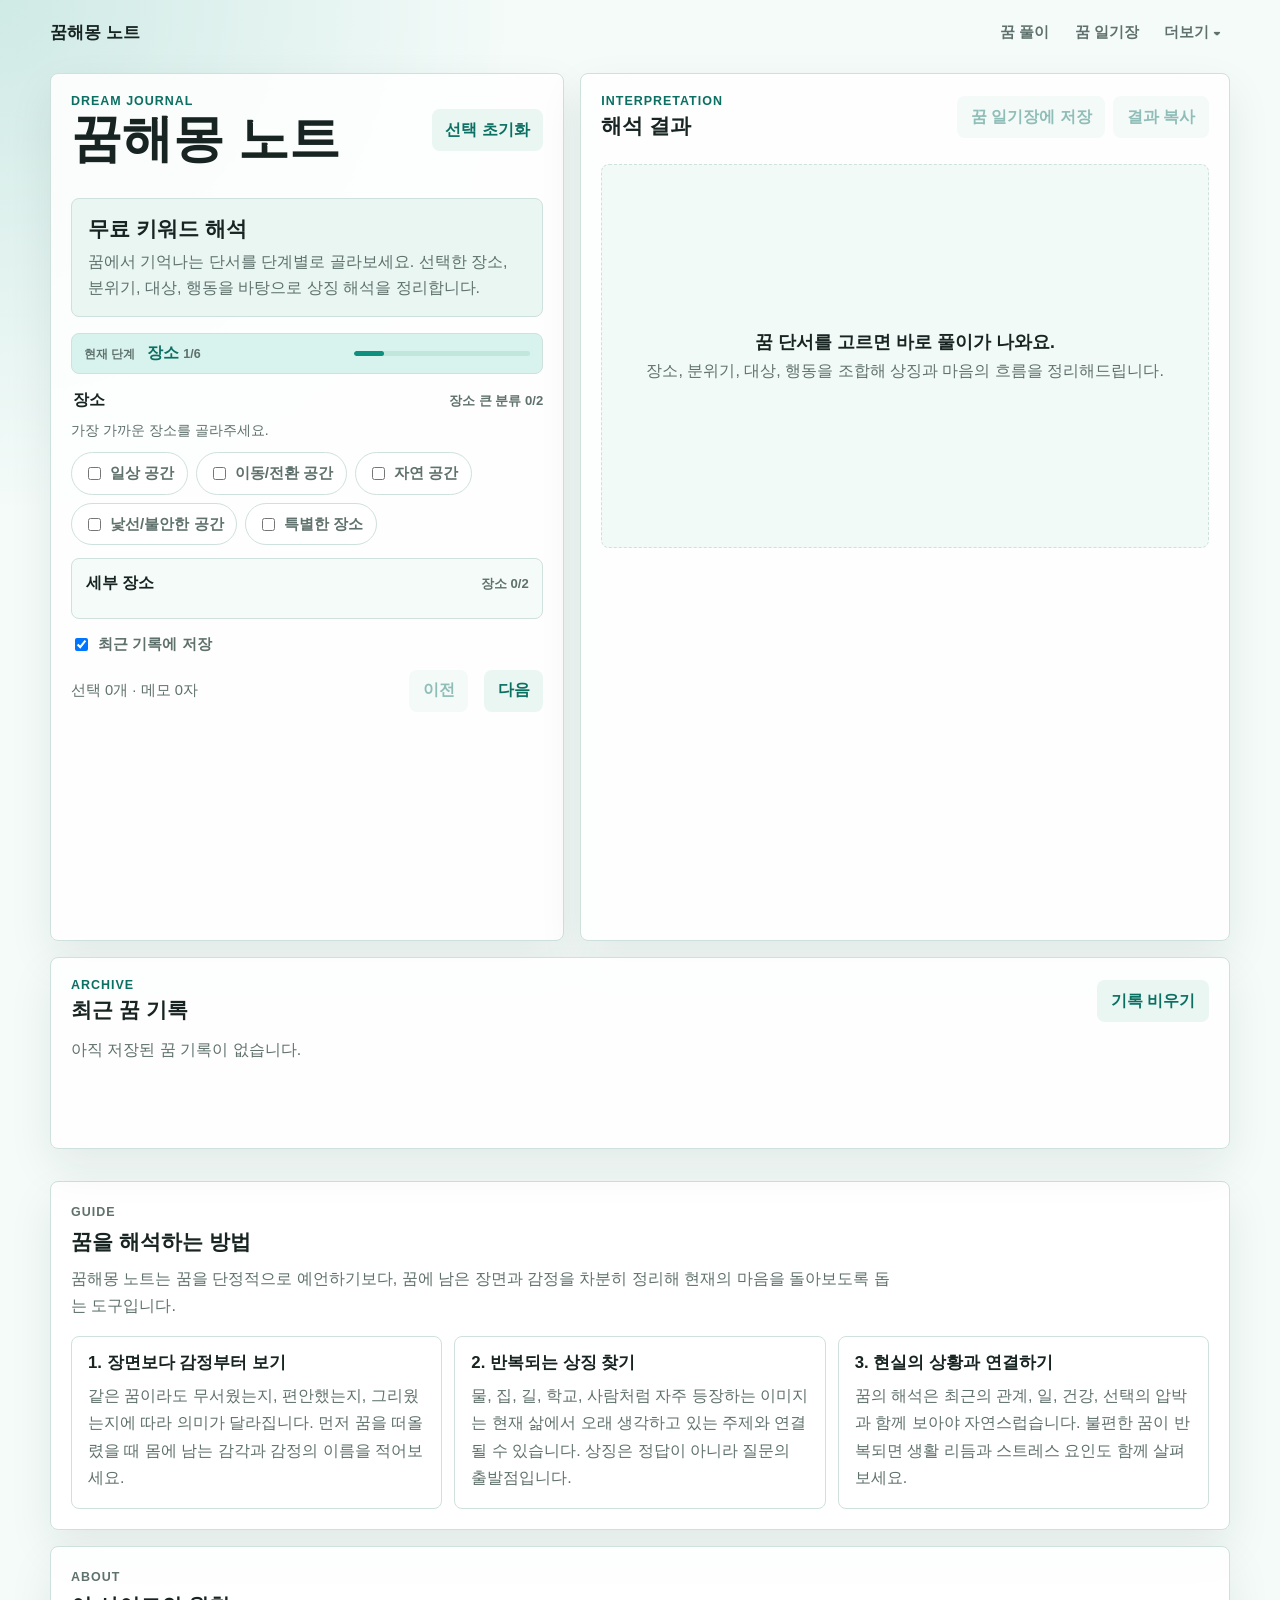
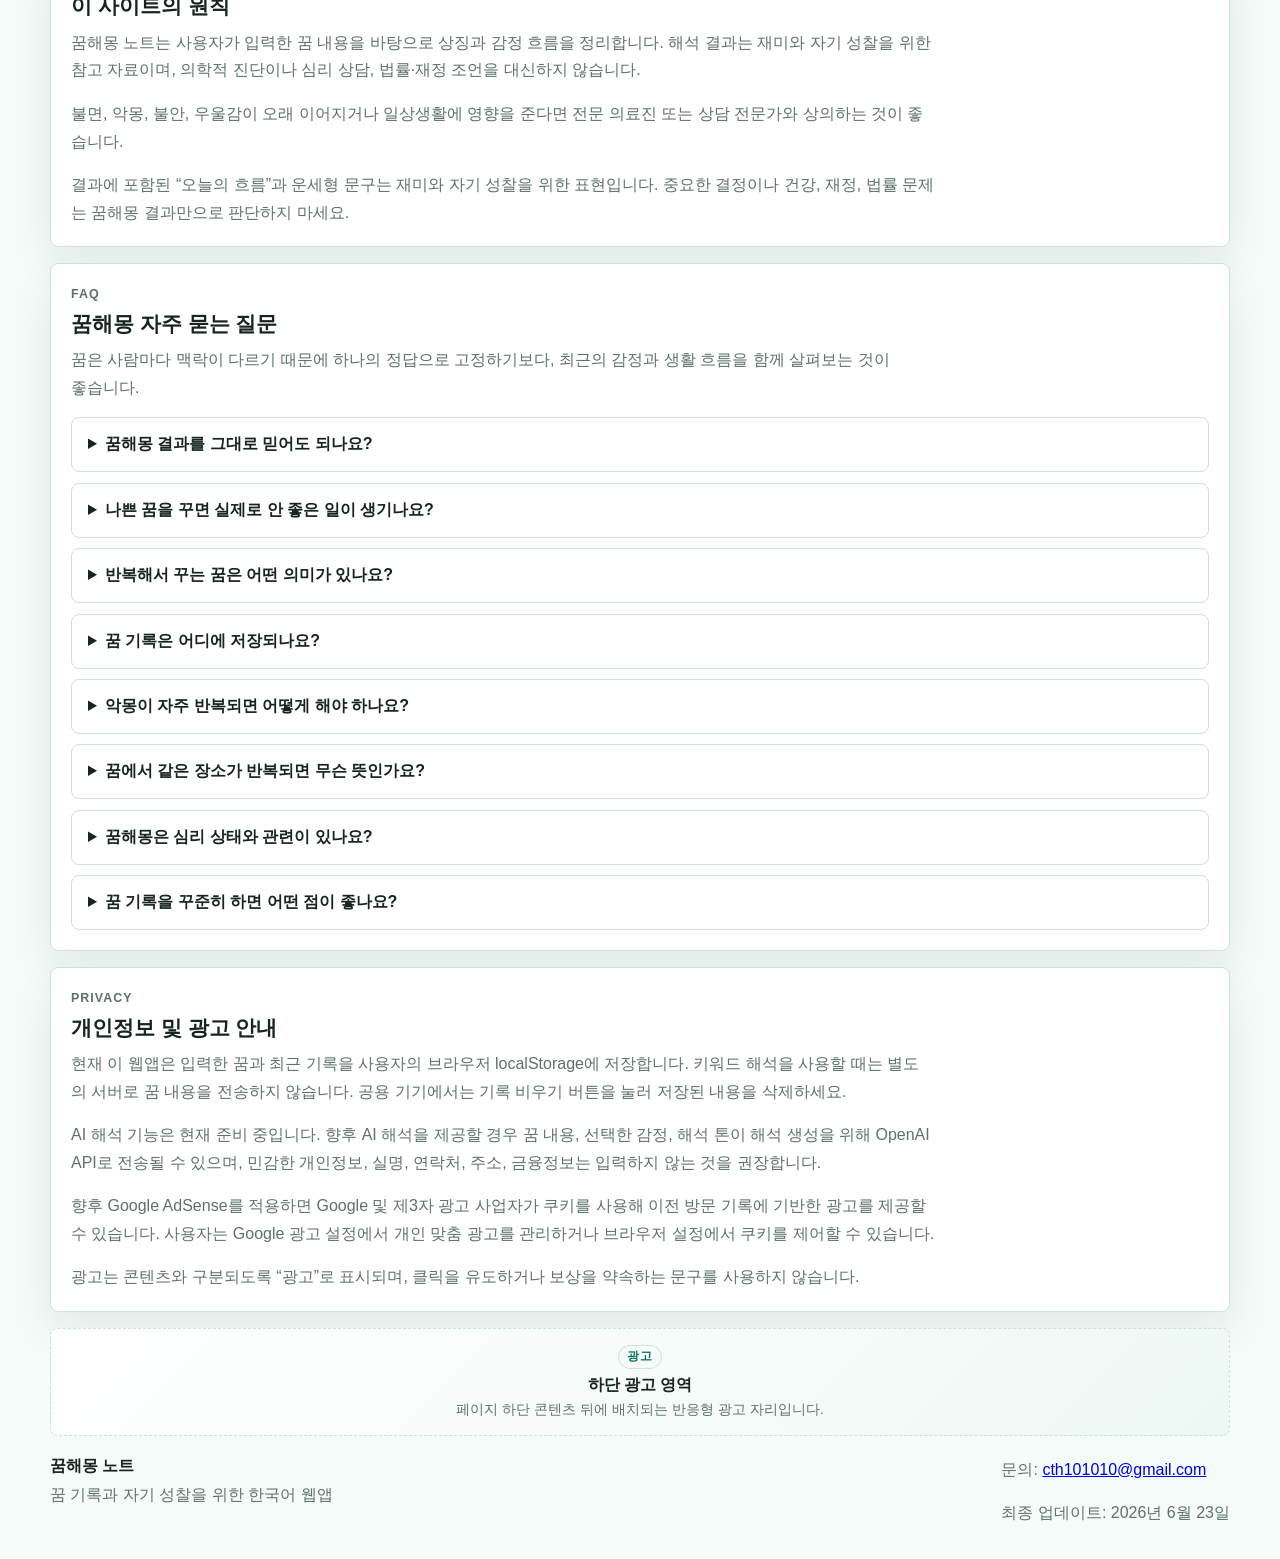
==== commit f57b9fbc: "Add dream journal and navigation updates" ====
--- a/index.html
+++ b/index.html
@@ -8,11 +8,29 @@
       name="description"
       content="꿈해몽 노트는 꿈의 장면, 감정, 상징을 정리해 자기 성찰에 도움을 주는 한국어 꿈 풀이 웹앱입니다."
     />
+    <meta property="og:title" content="꿈해몽 노트 - 무료 꿈 풀이 웹앱" />
+    <meta
+      property="og:description"
+      content="꿈에서 기억나는 장소, 감정, 대상, 사건을 단계별로 선택하고 오늘의 운세처럼 꿈의 의미를 정리해보세요."
+    />
+    <meta property="og:type" content="website" />
+    <meta property="og:url" content="https://dream-interpretation-app.netlify.app/" />
+    <meta property="og:site_name" content="꿈해몽 노트" />
+    <meta name="theme-color" content="#7bc0a9" />
+    <meta name="twitter:card" content="summary" />
+    <meta name="twitter:title" content="꿈해몽 노트 - 무료 꿈 풀이 웹앱" />
+    <meta
+      name="twitter:description"
+      content="꿈에서 기억나는 단서를 골라 상징 해석과 오늘의 작은 행동을 확인해보세요."
+    />
     <script
       async
       src="https://pagead2.googlesyndication.com/pagead/js/adsbygoogle.js?client=ca-pub-2041754449338335"
       crossorigin="anonymous"
     ></script>
+    <link rel="manifest" href="/manifest.webmanifest" />
+    <link rel="icon" type="image/png" sizes="192x192" href="/assets/icons/icon-192.png" />
+    <link rel="apple-touch-icon" href="/assets/icons/icon-192.png" />
     <link rel="stylesheet" href="styles.css" />
   </head>
   <body>
@@ -20,17 +38,23 @@
       <a class="site-logo" href="#app-title">꿈해몽 노트</a>
       <nav class="site-nav" aria-label="주요 메뉴">
         <a href="#app-title">꿈 풀이</a>
-        <a href="#guide">해석 가이드</a>
-        <a href="#faq">FAQ</a>
-        <a href="#privacy">개인정보</a>
-        <a href="#contact">문의</a>
+        <a href="journal.html">꿈 일기장</a>
+        <details class="more-menu">
+          <summary>더보기 <span aria-hidden="true">▾</span></summary>
+          <div class="more-menu-list">
+            <a href="#guide">해석 가이드</a>
+            <a href="#faq">FAQ</a>
+            <a href="#privacy">개인정보</a>
+            <a href="#contact">문의</a>
+          </div>
+        </details>
       </nav>
     </header>
 
     <main class="app-shell" id="dream-app">
       <section class="composer" aria-labelledby="app-title">
         <div class="brand-row">
-          <div>
+          <div>
             <p class="eyebrow">Dream Journal</p>
             <h1 id="app-title">꿈해몽 노트</h1>
           </div>
@@ -58,7 +82,7 @@
               <legend>장소</legend>
               <span id="placeCategoryCount" class="limit-hint">큰 분류 최대 2개</span>
             </div>
-            <p class="field-help">꿈이 펼쳐진 공간을 먼저 골라주세요. 정확하지 않아도 가장 가까운 곳이면 충분합니다.</p>
+            <p class="field-help">가장 가까운 장소를 골라주세요.</p>
             <div class="chip-grid" id="placeCategoryOptions"></div>
             <div class="subchoice-panel" id="placeDetailPanel">
               <div class="fieldset-heading">
@@ -71,7 +95,7 @@
 
           <fieldset class="step-panel" data-step="1">
             <legend>가장 남은 감정</legend>
-            <p class="field-help">꿈에서 깬 뒤 가장 또렷하게 남은 감정을 하나 골라주세요.</p>
+            <p class="field-help">깬 뒤 가장 또렷한 감정 하나를 골라주세요.</p>
             <div class="chip-grid" id="moodGroup">
               <label><input type="radio" name="mood" value="평온함" checked />평온함</label>
               <label><input type="radio" name="mood" value="불안함" />불안함</label>
@@ -89,7 +113,7 @@
               <legend>등장한 대상</legend>
               <span id="targetCategoryCount" class="limit-hint">큰 분류 최대 3개</span>
             </div>
-            <p class="field-help">꿈에서 눈에 띄었던 사람, 동물, 물건, 상징을 골라주세요.</p>
+            <p class="field-help">가장 눈에 띈 대상만 골라주세요.</p>
             <div class="chip-grid" id="targetCategoryOptions"></div>
             <div class="subchoice-panel" id="targetDetailPanel">
               <div class="fieldset-heading">
@@ -105,7 +129,7 @@
               <legend>행동/사건</legend>
               <span id="actionCategoryCount" class="limit-hint">큰 분류 최대 3개</span>
             </div>
-            <p class="field-help">꿈에서 실제로 벌어진 일이나 내 행동에 가까운 것을 골라주세요.</p>
+            <p class="field-help">꿈에서 벌어진 일에 가까운 것을 골라주세요.</p>
             <div class="chip-grid" id="actionCategoryOptions"></div>
             <div class="subchoice-panel" id="actionDetailPanel">
               <div class="fieldset-heading">
@@ -121,7 +145,7 @@
               <legend>현실 주제</legend>
               <span id="lifeTopicCategoryCount" class="limit-hint">큰 분류 최대 2개</span>
             </div>
-            <p class="field-help">요즘 신경 쓰이는 현실 주제가 있다면 선택해주세요. 없으면 넘어가도 됩니다.</p>
+            <p class="field-help">요즘 신경 쓰이는 일이 없다면 넘어가도 됩니다.</p>
             <div class="chip-grid" id="lifeTopicCategoryOptions"></div>
             <div class="subchoice-panel" id="lifeTopicDetailPanel">
               <div class="fieldset-heading">
@@ -133,9 +157,14 @@
           </fieldset>
 
           <section class="step-panel" data-step="5" aria-labelledby="memoStepTitle">
-            <h3 id="memoStepTitle">꿈 메모</h3>
-            <p class="field-help">메모는 꿈 일기처럼 저장만 되고 해석에는 반영되지 않습니다.</p>
-            <label for="dreamInput">꿈 메모 <span class="optional-label">선택 사항 · 해석 미반영 · 250자</span></label>
+            <h3 id="memoStepTitle">선택 항목 확인</h3>
+            <div class="selection-review" id="selectionReview" aria-live="polite"></div>
+            <p class="field-help">일기장 메모는 기록용이며 해석에는 반영되지 않습니다.</p>
+            <label for="dreamInput">꿈 일기장</label>
+            <div class="memo-meta">
+              <span>선택 사항 · 해석 미반영</span>
+              <span id="memoCounter">0/250</span>
+            </div>
             <textarea
               id="dreamInput"
               name="dream"
@@ -156,30 +185,37 @@
             <button class="ghost-button" id="nextStepButton" type="button">다음</button>
             <button class="primary-button" id="submitButton" type="submit">해석하기</button>
           </div>
-        </form>
-      </section>
-
-      <section class="result-panel" aria-live="polite" aria-labelledby="result-title">
-        <div class="panel-header">
+        </form>
+      </section>
+
+      <section class="result-panel" aria-live="polite" aria-labelledby="result-title">
+        <div class="panel-header">
           <div>
             <p class="eyebrow">Interpretation</p>
             <h2 id="result-title">해석 결과</h2>
           </div>
-          <button class="ghost-button" id="copyButton" type="button" disabled>복사</button>
-        </div>
-
+          <div class="result-actions">
+            <button class="ghost-button" id="saveDreamButton" type="button" disabled>꿈 일기장에 저장</button>
+            <button class="ghost-button" id="copyButton" type="button" disabled>결과 복사</button>
+          </div>
+        </div>
+
         <div id="emptyState" class="empty-state">
           <strong>꿈 단서를 고르면 바로 풀이가 나와요.</strong>
           <span>장소, 분위기, 대상, 행동을 조합해 상징과 마음의 흐름을 정리해드립니다.</span>
         </div>
-
-        <article id="resultCard" class="result-card hidden">
-          <div>
+
+        <article id="resultCard" class="result-card hidden">
+          <div>
             <span class="tag" id="moodTag">평온함</span>
             <span class="tag" id="themeTag">전환</span>
             <span class="tag" id="engineTag">키워드 해석</span>
           </div>
           <h3 id="summaryTitle"></h3>
+          <section class="fortune-line">
+            <span>오늘의 흐름</span>
+            <strong id="fortuneSummaryText"></strong>
+          </section>
           <section class="result-section summary-section">
             <h4>종합 해석</h4>
             <p id="summaryText"></p>
@@ -217,12 +253,12 @@
           </div>
 
           <section class="memo-note hidden" id="memoNote">
-            <h4>꿈 메모</h4>
+            <h4>꿈 일기장 메모</h4>
             <p id="memoText"></p>
           </section>
         </article>
-      </section>
-
+      </section>
+
       <section class="history-panel" aria-labelledby="history-title">
         <div class="panel-header">
           <div>
@@ -233,100 +269,105 @@
         </div>
         <div id="historyList" class="history-list"></div>
       </section>
+
     </main>
-
-    <section class="content-shell" id="guide" aria-labelledby="guide-title">
-      <div class="section-heading">
-        <p class="eyebrow">Guide</p>
-        <h2 id="guide-title">꿈을 해석하는 방법</h2>
-        <p>
-          꿈해몽 노트는 꿈을 단정적으로 예언하기보다, 꿈에 남은 장면과 감정을
-          차분히 정리해 현재의 마음을 돌아보도록 돕는 도구입니다.
-        </p>
-      </div>
-
-      <div class="info-grid">
-        <article>
-          <h3>1. 장면보다 감정부터 보기</h3>
-          <p>
-            같은 꿈이라도 무서웠는지, 편안했는지, 그리웠는지에 따라 의미가 달라집니다.
-            먼저 꿈을 떠올렸을 때 몸에 남는 감각과 감정의 이름을 적어보세요.
-          </p>
-        </article>
-        <article>
-          <h3>2. 반복되는 상징 찾기</h3>
-          <p>
-            물, 집, 길, 학교, 사람처럼 자주 등장하는 이미지는 현재 삶에서 오래 생각하고
-            있는 주제와 연결될 수 있습니다. 상징은 정답이 아니라 질문의 출발점입니다.
-          </p>
-        </article>
-        <article>
-          <h3>3. 현실의 상황과 연결하기</h3>
-          <p>
-            꿈의 해석은 최근의 관계, 일, 건강, 선택의 압박과 함께 보아야 자연스럽습니다.
-            불편한 꿈이 반복되면 생활 리듬과 스트레스 요인도 함께 살펴보세요.
-          </p>
-        </article>
-      </div>
-    </section>
-
-    <section class="content-shell" id="about" aria-labelledby="about-title">
-      <div class="section-heading">
-        <p class="eyebrow">About</p>
-        <h2 id="about-title">이 사이트의 원칙</h2>
-      </div>
-      <div class="policy-text">
-        <p>
-          꿈해몽 노트는 사용자가 입력한 꿈 내용을 바탕으로 상징과 감정 흐름을 정리합니다.
-          해석 결과는 재미와 자기 성찰을 위한 참고 자료이며, 의학적 진단이나 심리 상담,
-          법률·재정 조언을 대신하지 않습니다.
-        </p>
+
+    <section class="content-shell" id="guide" aria-labelledby="guide-title">
+      <div class="section-heading">
+        <p class="eyebrow">Guide</p>
+        <h2 id="guide-title">꿈을 해석하는 방법</h2>
+        <p>
+          꿈해몽 노트는 꿈을 단정적으로 예언하기보다, 꿈에 남은 장면과 감정을
+          차분히 정리해 현재의 마음을 돌아보도록 돕는 도구입니다.
+        </p>
+      </div>
+
+      <div class="info-grid">
+        <article>
+          <h3>1. 장면보다 감정부터 보기</h3>
+          <p>
+            같은 꿈이라도 무서웠는지, 편안했는지, 그리웠는지에 따라 의미가 달라집니다.
+            먼저 꿈을 떠올렸을 때 몸에 남는 감각과 감정의 이름을 적어보세요.
+          </p>
+        </article>
+        <article>
+          <h3>2. 반복되는 상징 찾기</h3>
+          <p>
+            물, 집, 길, 학교, 사람처럼 자주 등장하는 이미지는 현재 삶에서 오래 생각하고
+            있는 주제와 연결될 수 있습니다. 상징은 정답이 아니라 질문의 출발점입니다.
+          </p>
+        </article>
+        <article>
+          <h3>3. 현실의 상황과 연결하기</h3>
+          <p>
+            꿈의 해석은 최근의 관계, 일, 건강, 선택의 압박과 함께 보아야 자연스럽습니다.
+            불편한 꿈이 반복되면 생활 리듬과 스트레스 요인도 함께 살펴보세요.
+          </p>
+        </article>
+      </div>
+    </section>
+
+    <section class="content-shell" id="about" aria-labelledby="about-title">
+      <div class="section-heading">
+        <p class="eyebrow">About</p>
+        <h2 id="about-title">이 사이트의 원칙</h2>
+      </div>
+      <div class="policy-text">
+        <p>
+          꿈해몽 노트는 사용자가 입력한 꿈 내용을 바탕으로 상징과 감정 흐름을 정리합니다.
+          해석 결과는 재미와 자기 성찰을 위한 참고 자료이며, 의학적 진단이나 심리 상담,
+          법률·재정 조언을 대신하지 않습니다.
+        </p>
         <p>
           불면, 악몽, 불안, 우울감이 오래 이어지거나 일상생활에 영향을 준다면 전문 의료진
           또는 상담 전문가와 상의하는 것이 좋습니다.
         </p>
+        <p>
+          결과에 포함된 “오늘의 흐름”과 운세형 문구는 재미와 자기 성찰을 위한 표현입니다.
+          중요한 결정이나 건강, 재정, 법률 문제는 꿈해몽 결과만으로 판단하지 마세요.
+        </p>
       </div>
     </section>
-
-    <section class="content-shell" id="faq" aria-labelledby="faq-title">
-      <div class="section-heading">
-        <p class="eyebrow">FAQ</p>
-        <h2 id="faq-title">꿈해몽 자주 묻는 질문</h2>
-        <p>
-          꿈은 사람마다 맥락이 다르기 때문에 하나의 정답으로 고정하기보다,
-          최근의 감정과 생활 흐름을 함께 살펴보는 것이 좋습니다.
-        </p>
-      </div>
-
-      <div class="faq-list">
-        <details>
-          <summary>꿈해몽 결과를 그대로 믿어도 되나요?</summary>
-          <p>
-            꿈해몽 노트의 결과는 자기 성찰을 위한 참고 자료입니다. 꿈은 예언이나 확정된
-            판단이 아니라, 감정과 기억이 섞여 만들어진 이야기로 보는 편이 안전합니다.
-          </p>
-        </details>
-        <details>
-          <summary>나쁜 꿈을 꾸면 실제로 안 좋은 일이 생기나요?</summary>
-          <p>
-            나쁜 꿈이 곧 현실의 불운을 뜻하지는 않습니다. 피로, 스트레스, 걱정, 수면 환경이
-            불편한 장면으로 표현될 수 있으니 꿈이 남긴 감정을 차분히 정리해보세요.
-          </p>
-        </details>
-        <details>
-          <summary>반복해서 꾸는 꿈은 어떤 의미가 있나요?</summary>
-          <p>
-            반복되는 꿈은 마음이 계속 처리하려는 주제가 있다는 신호일 수 있습니다. 같은
-            장소, 인물, 감정이 반복되는지 기록하면 현실의 고민과 연결점을 찾기 쉽습니다.
-          </p>
-        </details>
-        <details>
-          <summary>꿈 기록은 어디에 저장되나요?</summary>
-          <p>
-            현재 버전에서는 사용자의 브라우저 localStorage에만 저장됩니다. 서버로 전송하지
-            않으며, 공용 기기에서는 기록 비우기 버튼으로 내용을 삭제하는 것이 좋습니다.
-          </p>
-        </details>
+
+    <section class="content-shell" id="faq" aria-labelledby="faq-title">
+      <div class="section-heading">
+        <p class="eyebrow">FAQ</p>
+        <h2 id="faq-title">꿈해몽 자주 묻는 질문</h2>
+        <p>
+          꿈은 사람마다 맥락이 다르기 때문에 하나의 정답으로 고정하기보다,
+          최근의 감정과 생활 흐름을 함께 살펴보는 것이 좋습니다.
+        </p>
+      </div>
+
+      <div class="faq-list">
+        <details>
+          <summary>꿈해몽 결과를 그대로 믿어도 되나요?</summary>
+          <p>
+            꿈해몽 노트의 결과는 자기 성찰을 위한 참고 자료입니다. 꿈은 예언이나 확정된
+            판단이 아니라, 감정과 기억이 섞여 만들어진 이야기로 보는 편이 안전합니다.
+          </p>
+        </details>
+        <details>
+          <summary>나쁜 꿈을 꾸면 실제로 안 좋은 일이 생기나요?</summary>
+          <p>
+            나쁜 꿈이 곧 현실의 불운을 뜻하지는 않습니다. 피로, 스트레스, 걱정, 수면 환경이
+            불편한 장면으로 표현될 수 있으니 꿈이 남긴 감정을 차분히 정리해보세요.
+          </p>
+        </details>
+        <details>
+          <summary>반복해서 꾸는 꿈은 어떤 의미가 있나요?</summary>
+          <p>
+            반복되는 꿈은 마음이 계속 처리하려는 주제가 있다는 신호일 수 있습니다. 같은
+            장소, 인물, 감정이 반복되는지 기록하면 현실의 고민과 연결점을 찾기 쉽습니다.
+          </p>
+        </details>
+        <details>
+          <summary>꿈 기록은 어디에 저장되나요?</summary>
+          <p>
+            현재 버전에서는 사용자의 브라우저 localStorage에만 저장됩니다. 서버로 전송하지
+            않으며, 공용 기기에서는 기록 비우기 버튼으로 내용을 삭제하는 것이 좋습니다.
+          </p>
+        </details>
         <details>
           <summary>악몽이 자주 반복되면 어떻게 해야 하나요?</summary>
           <p>
@@ -334,54 +375,76 @@
             의료진이나 상담 전문가와 상의하세요. 이 사이트는 전문 진료를 대신하지 않습니다.
           </p>
         </details>
+        <details>
+          <summary>꿈에서 같은 장소가 반복되면 무슨 뜻인가요?</summary>
+          <p>
+            같은 장소가 반복된다면 그 공간이 주는 감정이 중요할 수 있습니다. 집은 안정감,
+            학교는 평가와 배움, 길은 선택과 전환처럼 현실의 고민이 익숙한 장소로 표현될 수
+            있습니다.
+          </p>
+        </details>
+        <details>
+          <summary>꿈해몽은 심리 상태와 관련이 있나요?</summary>
+          <p>
+            꿈은 최근의 감정, 기억, 스트레스가 섞여 나타나는 경우가 많습니다. 그래서 꿈해몽은
+            미래를 맞히는 도구라기보다 현재 마음을 돌아보는 참고 자료로 활용하는 편이 좋습니다.
+          </p>
+        </details>
+        <details>
+          <summary>꿈 기록을 꾸준히 하면 어떤 점이 좋나요?</summary>
+          <p>
+            반복되는 감정과 상징을 발견하기 쉬워집니다. 꿈을 짧게라도 기록하면 요즘 자주
+            신경 쓰는 관계, 일, 불안, 기대를 조금 더 객관적으로 살펴볼 수 있습니다.
+          </p>
+        </details>
       </div>
     </section>
-
-    <section class="content-shell" id="privacy" aria-labelledby="privacy-title">
-      <div class="section-heading">
-        <p class="eyebrow">Privacy</p>
-        <h2 id="privacy-title">개인정보 및 광고 안내</h2>
-      </div>
-      <div class="policy-text">
-        <p>
-          현재 이 웹앱은 입력한 꿈과 최근 기록을 사용자의 브라우저 localStorage에 저장합니다.
-          키워드 해석을 사용할 때는 별도의 서버로 꿈 내용을 전송하지 않습니다. 공용 기기에서는
-          기록 비우기 버튼을 눌러 저장된 내용을 삭제하세요.
-        </p>
-        <p>
+
+    <section class="content-shell" id="privacy" aria-labelledby="privacy-title">
+      <div class="section-heading">
+        <p class="eyebrow">Privacy</p>
+        <h2 id="privacy-title">개인정보 및 광고 안내</h2>
+      </div>
+      <div class="policy-text">
+        <p>
+          현재 이 웹앱은 입력한 꿈과 최근 기록을 사용자의 브라우저 localStorage에 저장합니다.
+          키워드 해석을 사용할 때는 별도의 서버로 꿈 내용을 전송하지 않습니다. 공용 기기에서는
+          기록 비우기 버튼을 눌러 저장된 내용을 삭제하세요.
+        </p>
+        <p>
           AI 해석 기능은 현재 준비 중입니다. 향후 AI 해석을 제공할 경우 꿈 내용, 선택한 감정,
           해석 톤이 해석 생성을 위해 OpenAI API로 전송될 수 있으며, 민감한 개인정보, 실명,
           연락처, 주소, 금융정보는 입력하지 않는 것을 권장합니다.
-        </p>
-        <p>
-          향후 Google AdSense를 적용하면 Google 및 제3자 광고 사업자가 쿠키를 사용해 이전
-          방문 기록에 기반한 광고를 제공할 수 있습니다. 사용자는 Google 광고 설정에서 개인
-          맞춤 광고를 관리하거나 브라우저 설정에서 쿠키를 제어할 수 있습니다.
-        </p>
-        <p>
-          광고는 콘텐츠와 구분되도록 “광고”로 표시되며, 클릭을 유도하거나 보상을 약속하는
-          문구를 사용하지 않습니다.
-        </p>
-      </div>
-    </section>
-
-    <aside class="ad-slot bottom-ad" aria-label="하단 광고 영역">
-      <span>광고</span>
-      <strong>하단 광고 영역</strong>
-      <p>페이지 하단 콘텐츠 뒤에 배치되는 반응형 광고 자리입니다.</p>
-    </aside>
-
-    <footer class="site-footer" id="contact">
-      <div>
-        <strong>꿈해몽 노트</strong>
-        <p>꿈 기록과 자기 성찰을 위한 한국어 웹앱</p>
-      </div>
-      <div>
-        <p>문의: <a href="mailto:cth101010@gmail.com">cth101010@gmail.com</a></p>
-        <p>최종 업데이트: 2026년 6월 23일</p>
-      </div>
-    </footer>
-
-    <script src="app.js"></script>
-  </body>
-</html>
+        </p>
+        <p>
+          향후 Google AdSense를 적용하면 Google 및 제3자 광고 사업자가 쿠키를 사용해 이전
+          방문 기록에 기반한 광고를 제공할 수 있습니다. 사용자는 Google 광고 설정에서 개인
+          맞춤 광고를 관리하거나 브라우저 설정에서 쿠키를 제어할 수 있습니다.
+        </p>
+        <p>
+          광고는 콘텐츠와 구분되도록 “광고”로 표시되며, 클릭을 유도하거나 보상을 약속하는
+          문구를 사용하지 않습니다.
+        </p>
+      </div>
+    </section>
+
+    <aside class="ad-slot bottom-ad" aria-label="하단 광고 영역">
+      <span>광고</span>
+      <strong>하단 광고 영역</strong>
+      <p>페이지 하단 콘텐츠 뒤에 배치되는 반응형 광고 자리입니다.</p>
+    </aside>
+
+    <footer class="site-footer" id="contact">
+      <div>
+        <strong>꿈해몽 노트</strong>
+        <p>꿈 기록과 자기 성찰을 위한 한국어 웹앱</p>
+      </div>
+      <div>
+        <p>문의: <a href="mailto:cth101010@gmail.com">cth101010@gmail.com</a></p>
+        <p>최종 업데이트: 2026년 6월 23일</p>
+      </div>
+    </footer>
+
+    <script src="app.js"></script>
+  </body>
+</html>
--- a/styles.css
+++ b/styles.css
@@ -1,55 +1,55 @@
-:root {
-  color-scheme: light;
-  --bg: #f4fbf9;
-  --surface: #ffffff;
-  --surface-soft: #e9f6f2;
-  --ink: #172421;
-  --muted: #5f716c;
-  --line: #cfe1dc;
-  --accent: #0f8f7e;
-  --accent-strong: #0b6f62;
-  --accent-soft: #d8f2ed;
-  --warning: #b24c39;
-  --shadow: 0 18px 45px rgba(23, 36, 33, 0.08);
-}
-
-* {
-  box-sizing: border-box;
-}
-
-body {
-  margin: 0;
-  min-height: 100vh;
-  background:
-    radial-gradient(circle at top left, rgba(15, 143, 126, 0.16), transparent 32rem),
-    var(--bg);
-  color: var(--ink);
-  font-family:
-    "Pretendard",
-    "Apple SD Gothic Neo",
-    "Segoe UI",
-    sans-serif;
-}
-
-button,
-textarea,
-input {
-  font: inherit;
-}
-
-button {
-  cursor: pointer;
-}
-
-.site-header,
-.ad-slot,
-.content-shell,
-.site-footer {
-  width: min(1180px, calc(100% - 2rem));
-  margin-right: auto;
-  margin-left: auto;
-}
-
+:root {
+  color-scheme: light;
+  --bg: #f4fbf9;
+  --surface: #ffffff;
+  --surface-soft: #e9f6f2;
+  --ink: #172421;
+  --muted: #5f716c;
+  --line: #cfe1dc;
+  --accent: #0f8f7e;
+  --accent-strong: #0b6f62;
+  --accent-soft: #d8f2ed;
+  --warning: #b24c39;
+  --shadow: 0 18px 45px rgba(23, 36, 33, 0.08);
+}
+
+* {
+  box-sizing: border-box;
+}
+
+body {
+  margin: 0;
+  min-height: 100vh;
+  background:
+    radial-gradient(circle at top left, rgba(15, 143, 126, 0.16), transparent 32rem),
+    var(--bg);
+  color: var(--ink);
+  font-family:
+    "Pretendard",
+    "Apple SD Gothic Neo",
+    "Segoe UI",
+    sans-serif;
+}
+
+button,
+textarea,
+input {
+  font: inherit;
+}
+
+button {
+  cursor: pointer;
+}
+
+.site-header,
+.ad-slot,
+.content-shell,
+.site-footer {
+  width: min(1180px, calc(100% - 2rem));
+  margin-right: auto;
+  margin-left: auto;
+}
+
 .site-header {
   display: flex;
   align-items: center;
@@ -58,116 +58,180 @@
   padding: 1rem 0 0.5rem;
 }
 
+.more-menu {
+  position: relative;
+}
+
+.more-menu summary {
+  display: inline-flex;
+  align-items: center;
+  justify-content: center;
+  gap: 0.25rem;
+  min-height: 2rem;
+  padding: 0.45rem 0.62rem;
+  border-radius: 999px;
+  background: transparent;
+  color: var(--muted);
+  cursor: pointer;
+  font-size: 0.92rem;
+  font-weight: 800;
+  list-style: none;
+}
+
+.more-menu summary::-webkit-details-marker {
+  display: none;
+}
+
+.more-menu-list {
+  position: absolute;
+  top: calc(100% + 0.45rem);
+  right: 0;
+  z-index: 5;
+  display: grid;
+  min-width: 9rem;
+  padding: 0.45rem;
+  border: 1px solid var(--line);
+  border-radius: 8px;
+  background: var(--surface);
+  box-shadow: var(--shadow);
+}
+
+.more-menu-list a {
+  padding: 0.6rem 0.7rem;
+  border-radius: 8px;
+  color: var(--muted);
+  font-size: 0.92rem;
+  font-weight: 800;
+  text-decoration: none;
+}
+
+.more-menu-list a:hover,
+.more-menu-list a:focus-visible {
+  background: var(--accent-soft);
+  color: var(--accent-strong);
+}
+
+.more-menu[open] summary,
+.more-menu summary:hover,
+.more-menu summary:focus-visible {
+  background: var(--accent-soft);
+  color: var(--accent-strong);
+}
+
 .site-logo {
   color: var(--ink);
   font-size: 1.05rem;
-  font-weight: 900;
-  text-decoration: none;
-}
-
-.site-nav {
-  display: flex;
-  flex-wrap: wrap;
-  justify-content: flex-end;
-  gap: 0.35rem;
-}
-
-.site-nav a {
-  padding: 0.45rem 0.62rem;
-  border-radius: 999px;
-  color: var(--muted);
-  font-size: 0.92rem;
-  font-weight: 800;
-  text-decoration: none;
-}
-
+  font-weight: 900;
+  text-decoration: none;
+}
+
+.site-nav {
+  display: flex;
+  flex-wrap: wrap;
+  justify-content: flex-end;
+  gap: 0.35rem;
+}
+
+.site-nav a {
+  padding: 0.45rem 0.62rem;
+  border-radius: 999px;
+  color: var(--muted);
+  font-size: 0.92rem;
+  font-weight: 800;
+  text-decoration: none;
+}
+
 .site-nav a:hover,
-.site-nav a:focus-visible {
+.site-nav a:focus-visible,
+.site-nav a[aria-current="page"] {
   background: var(--accent-soft);
   color: var(--accent-strong);
 }
-
-.ad-slot {
-  display: grid;
-  place-items: center;
-  min-height: 5.75rem;
-  padding: 1rem;
-  border: 1px dashed var(--line);
-  border-radius: 8px;
-  background:
-    linear-gradient(135deg, rgba(255, 255, 255, 0.78), rgba(233, 246, 242, 0.82)),
-    var(--surface);
-  color: var(--muted);
-  text-align: center;
-}
-
-.ad-slot span {
-  display: inline-flex;
-  margin-bottom: 0.35rem;
-  padding: 0.22rem 0.5rem;
-  border: 1px solid var(--line);
-  border-radius: 999px;
-  color: var(--accent-strong);
-  font-size: 0.72rem;
-  font-weight: 900;
-  letter-spacing: 0.06em;
-}
-
-.ad-slot strong {
-  color: var(--ink);
-}
-
-.ad-slot p {
-  max-width: 34rem;
-  margin: 0.25rem 0 0;
-  font-size: 0.9rem;
-}
-
-.top-ad {
-  margin-top: 0.5rem;
-}
-
-.bottom-ad {
-  margin-top: 1rem;
-}
-
-.app-shell {
-  display: grid;
-  grid-template-columns: minmax(20rem, 0.95fr) minmax(22rem, 1.2fr);
-  gap: 1rem;
-  width: min(1180px, calc(100% - 2rem));
-  margin: 0 auto;
-  padding: 1rem 0;
-}
-
+
+.ad-slot {
+  display: grid;
+  place-items: center;
+  min-height: 5.75rem;
+  padding: 1rem;
+  border: 1px dashed var(--line);
+  border-radius: 8px;
+  background:
+    linear-gradient(135deg, rgba(255, 255, 255, 0.78), rgba(233, 246, 242, 0.82)),
+    var(--surface);
+  color: var(--muted);
+  text-align: center;
+}
+
+.ad-slot span {
+  display: inline-flex;
+  margin-bottom: 0.35rem;
+  padding: 0.22rem 0.5rem;
+  border: 1px solid var(--line);
+  border-radius: 999px;
+  color: var(--accent-strong);
+  font-size: 0.72rem;
+  font-weight: 900;
+  letter-spacing: 0.06em;
+}
+
+.ad-slot strong {
+  color: var(--ink);
+}
+
+.ad-slot p {
+  max-width: 34rem;
+  margin: 0.25rem 0 0;
+  font-size: 0.9rem;
+}
+
+.top-ad {
+  margin-top: 0.5rem;
+}
+
+.bottom-ad {
+  margin-top: 1rem;
+}
+
+.app-shell {
+  display: grid;
+  grid-template-columns: minmax(20rem, 0.95fr) minmax(22rem, 1.2fr);
+  gap: 1rem;
+  width: min(1180px, calc(100% - 2rem));
+  margin: 0 auto;
+  padding: 1rem 0;
+}
+
 .composer,
 .result-panel,
-.history-panel {
+.history-panel,
+.journal-panel {
   background: rgba(255, 255, 255, 0.88);
   border: 1px solid var(--line);
   border-radius: 8px;
-  box-shadow: var(--shadow);
-}
-
-.composer,
-.result-panel {
-  min-height: calc(100vh - 2rem);
-}
-
-.composer {
+  box-shadow: var(--shadow);
+}
+
+.composer,
+.result-panel {
+  min-height: calc(100vh - 2rem);
+}
+
+.composer {
+  padding: 1.25rem;
+}
+
+.result-panel,
+.history-panel,
+.journal-panel {
   padding: 1.25rem;
 }
 
-.result-panel,
-.history-panel {
-  padding: 1.25rem;
-}
-
-.history-panel {
+.history-panel,
+.journal-panel {
   grid-column: 1 / -1;
   min-height: 12rem;
 }
-
+
 .brand-row,
 .panel-header,
 .form-footer {
@@ -177,6 +241,13 @@
   gap: 1rem;
 }
 
+.result-actions {
+  display: flex;
+  flex-wrap: wrap;
+  justify-content: flex-end;
+  gap: 0.5rem;
+}
+
 .form-footer {
   flex-wrap: wrap;
 }
@@ -184,47 +255,47 @@
 .form-footer #wordCount {
   margin-right: auto;
 }
-
-.eyebrow {
-  margin: 0 0 0.25rem;
-  color: var(--accent-strong);
-  font-size: 0.78rem;
-  font-weight: 800;
-  letter-spacing: 0.08em;
-  text-transform: uppercase;
-}
-
-h1,
-h2,
-h3,
-h4,
-p {
-  margin-top: 0;
-}
-
-h1 {
-  margin-bottom: 0;
-  font-size: clamp(2rem, 4vw, 3.25rem);
-  line-height: 1.04;
-}
-
-h2 {
-  margin-bottom: 0;
-  font-size: 1.3rem;
-}
-
-h3 {
-  margin: 1rem 0 0.6rem;
-  font-size: 1.6rem;
-  line-height: 1.2;
-}
-
-h4 {
-  margin-bottom: 0.45rem;
-  color: var(--accent-strong);
-  font-size: 0.95rem;
-}
-
+
+.eyebrow {
+  margin: 0 0 0.25rem;
+  color: var(--accent-strong);
+  font-size: 0.78rem;
+  font-weight: 800;
+  letter-spacing: 0.08em;
+  text-transform: uppercase;
+}
+
+h1,
+h2,
+h3,
+h4,
+p {
+  margin-top: 0;
+}
+
+h1 {
+  margin-bottom: 0;
+  font-size: clamp(2rem, 4vw, 3.25rem);
+  line-height: 1.04;
+}
+
+h2 {
+  margin-bottom: 0;
+  font-size: 1.3rem;
+}
+
+h3 {
+  margin: 1rem 0 0.6rem;
+  font-size: 1.6rem;
+  line-height: 1.2;
+}
+
+h4 {
+  margin-bottom: 0.45rem;
+  color: var(--accent-strong);
+  font-size: 0.95rem;
+}
+
 .dream-form {
   display: grid;
   gap: 1rem;
@@ -316,25 +387,25 @@
   color: var(--ink);
   font-weight: 800;
 }
-
+
 textarea {
   width: 100%;
   min-height: 7rem;
   resize: vertical;
-  padding: 1rem;
-  border: 1px solid var(--line);
-  border-radius: 8px;
-  outline: none;
-  background: var(--surface);
-  color: var(--ink);
-  line-height: 1.65;
-}
-
-textarea:focus {
-  border-color: var(--accent);
-  box-shadow: 0 0 0 4px var(--accent-soft);
-}
-
+  padding: 1rem;
+  border: 1px solid var(--line);
+  border-radius: 8px;
+  outline: none;
+  background: var(--surface);
+  color: var(--ink);
+  line-height: 1.65;
+}
+
+textarea:focus {
+  border-color: var(--accent);
+  box-shadow: 0 0 0 4px var(--accent-soft);
+}
+
 fieldset {
   margin: 0;
   padding: 0;
@@ -379,6 +450,27 @@
   background: rgba(233, 246, 242, 0.45);
 }
 
+.selection-review {
+  display: grid;
+  gap: 0.45rem;
+  margin-bottom: 0.85rem;
+  padding: 0.9rem;
+  border: 1px solid var(--line);
+  border-radius: 8px;
+  background: var(--surface-soft);
+}
+
+.selection-review p {
+  margin: 0;
+  color: var(--muted);
+  font-size: 0.9rem;
+  line-height: 1.5;
+}
+
+.selection-review strong {
+  color: var(--ink);
+}
+
 .save-option {
   display: inline-flex;
   align-items: center;
@@ -387,19 +479,19 @@
   color: var(--muted);
   font-size: 0.94rem;
 }
-
-.chip-grid label {
-  display: inline-flex;
-  align-items: center;
-  gap: 0.35rem;
-  padding: 0.62rem 0.78rem;
-  border: 1px solid var(--line);
-  border-radius: 999px;
-  background: var(--surface);
-  color: var(--muted);
-  font-size: 0.95rem;
-}
-
+
+.chip-grid label {
+  display: inline-flex;
+  align-items: center;
+  gap: 0.35rem;
+  padding: 0.62rem 0.78rem;
+  border: 1px solid var(--line);
+  border-radius: 999px;
+  background: var(--surface);
+  color: var(--muted);
+  font-size: 0.95rem;
+}
+
 .chip-grid label:has(input:checked) {
   border-color: var(--accent);
   background: var(--accent-soft);
@@ -416,101 +508,135 @@
   accent-color: var(--accent);
 }
 
-.optional-label {
+.optional-label,
+.memo-meta {
   color: var(--muted);
   font-size: 0.84rem;
   font-weight: 700;
 }
 
+.memo-meta {
+  display: flex;
+  justify-content: space-between;
+  gap: 0.75rem;
+  margin-top: 0.35rem;
+}
+
+.memo-meta span:last-child {
+  color: var(--accent-strong);
+}
+
 .primary-button,
 .ghost-button {
-  border: 0;
-  border-radius: 8px;
-  font-weight: 800;
-  transition:
-    transform 0.16s ease,
-    background 0.16s ease,
-    opacity 0.16s ease;
-}
-
-.primary-button {
-  padding: 0.85rem 1.1rem;
-  background: var(--accent);
-  color: #fff;
-}
-
-.primary-button:hover,
-.ghost-button:hover {
-  transform: translateY(-1px);
-}
-
-.primary-button:active,
-.ghost-button:active {
-  transform: translateY(0);
-}
-
-.ghost-button {
-  padding: 0.65rem 0.85rem;
-  background: var(--surface-soft);
-  color: var(--accent-strong);
-}
-
-.ghost-button:disabled {
-  cursor: not-allowed;
-  opacity: 0.45;
-  transform: none;
-}
-
-#wordCount {
-  margin-bottom: 0;
-  color: var(--muted);
-  font-size: 0.92rem;
-}
-
-.field-help {
-  margin: 0.55rem 0 0;
-  color: var(--muted);
-  font-size: 0.88rem;
-  line-height: 1.55;
-}
-
-.empty-state {
-  display: grid;
-  place-content: center;
-  min-height: 24rem;
-  margin-top: 1.5rem;
-  padding: 2rem;
-  border: 1px dashed var(--line);
-  border-radius: 8px;
-  background: rgba(233, 246, 242, 0.58);
-  color: var(--muted);
-  text-align: center;
-}
-
-.empty-state strong {
-  display: block;
-  margin-bottom: 0.45rem;
-  color: var(--ink);
-  font-size: 1.1rem;
-}
-
-.result-card {
-  margin-top: 1.5rem;
-}
-
-.hidden {
-  display: none;
-}
-
+  border: 0;
+  border-radius: 8px;
+  font-weight: 800;
+  transition:
+    transform 0.16s ease,
+    background 0.16s ease,
+    opacity 0.16s ease;
+}
+
+.primary-button {
+  padding: 0.85rem 1.1rem;
+  background: var(--accent);
+  color: #fff;
+}
+
+.primary-button:hover,
+.ghost-button:hover {
+  transform: translateY(-1px);
+}
+
+.primary-button:active,
+.ghost-button:active {
+  transform: translateY(0);
+}
+
+.ghost-button {
+  padding: 0.65rem 0.85rem;
+  background: var(--surface-soft);
+  color: var(--accent-strong);
+}
+
+.ghost-button:disabled {
+  cursor: not-allowed;
+  opacity: 0.45;
+  transform: none;
+}
+
+#wordCount {
+  margin-bottom: 0;
+  color: var(--muted);
+  font-size: 0.92rem;
+}
+
+.field-help {
+  margin: 0.55rem 0 0;
+  color: var(--muted);
+  font-size: 0.88rem;
+  line-height: 1.55;
+}
+
+.empty-state {
+  display: grid;
+  place-content: center;
+  min-height: 24rem;
+  margin-top: 1.5rem;
+  padding: 2rem;
+  border: 1px dashed var(--line);
+  border-radius: 8px;
+  background: rgba(233, 246, 242, 0.58);
+  color: var(--muted);
+  text-align: center;
+}
+
+.empty-state strong {
+  display: block;
+  margin-bottom: 0.45rem;
+  color: var(--ink);
+  font-size: 1.1rem;
+}
+
+.result-card {
+  margin-top: 1.5rem;
+}
+
+.hidden {
+  display: none;
+}
+
 .tag {
   display: inline-flex;
-  margin-right: 0.45rem;
-  padding: 0.38rem 0.56rem;
-  border-radius: 999px;
+  margin-right: 0.45rem;
+  padding: 0.38rem 0.56rem;
+  border-radius: 999px;
+  background: var(--accent-soft);
+  color: var(--accent-strong);
+  font-size: 0.82rem;
+  font-weight: 800;
+}
+
+.fortune-line {
+  display: grid;
+  gap: 0.25rem;
+  margin-top: 0.85rem;
+  padding: 0.9rem 1rem;
+  border: 1px solid rgba(123, 192, 169, 0.35);
+  border-radius: 8px;
   background: var(--accent-soft);
-  color: var(--accent-strong);
-  font-size: 0.82rem;
-  font-weight: 800;
+}
+
+.fortune-line span {
+  color: var(--accent-strong);
+  font-size: 0.78rem;
+  font-weight: 900;
+}
+
+.fortune-line strong {
+  color: var(--ink);
+  font-size: 1rem;
+  line-height: 1.45;
 }
 
 #summaryText,
@@ -574,7 +700,7 @@
   line-height: 1.65;
   white-space: pre-wrap;
 }
-
+
 ul {
   margin: 0;
   padding-left: 1.15rem;
@@ -585,145 +711,266 @@
 .symbol-list strong {
   color: var(--ink);
 }
-
-.history-list {
-  display: grid;
-  grid-template-columns: repeat(3, minmax(0, 1fr));
-  gap: 0.75rem;
-  margin-top: 1rem;
-}
-
-.history-item {
-  display: grid;
-  gap: 0.45rem;
-  min-height: 9rem;
-  padding: 1rem;
-  border: 1px solid var(--line);
-  border-radius: 8px;
-  background: var(--surface);
-  text-align: left;
-}
-
-.history-item button {
-  padding: 0;
-  border: 0;
-  background: transparent;
-  color: var(--ink);
-  text-align: left;
-}
-
+
+.history-list {
+  display: grid;
+  grid-template-columns: repeat(3, minmax(0, 1fr));
+  gap: 0.75rem;
+  margin-top: 1rem;
+}
+
+.history-item {
+  display: grid;
+  gap: 0.45rem;
+  min-height: 9rem;
+  padding: 1rem;
+  border: 1px solid var(--line);
+  border-radius: 8px;
+  background: var(--surface);
+  text-align: left;
+}
+
+.history-item button {
+  padding: 0;
+  border: 0;
+  background: transparent;
+  color: var(--ink);
+  text-align: left;
+}
+
 .history-date {
   color: var(--accent-strong);
   font-size: 0.8rem;
+  font-weight: 800;
+}
+
+.history-meta {
+  display: flex;
+  flex-wrap: wrap;
+  gap: 0.35rem;
+  margin: 0.35rem 0;
+}
+
+.history-meta span {
+  display: inline-flex;
+  width: fit-content;
+  padding: 0.28rem 0.48rem;
+  border-radius: 999px;
+  background: var(--accent-soft);
+  color: var(--accent-strong);
+  font-size: 0.78rem;
   font-weight: 800;
 }
 
 .history-preview {
   display: -webkit-box;
   overflow: hidden;
-  color: var(--muted);
-  line-height: 1.55;
-  -webkit-box-orient: vertical;
-  -webkit-line-clamp: 3;
-}
-
+  color: var(--muted);
+  line-height: 1.55;
+  -webkit-box-orient: vertical;
+  -webkit-line-clamp: 3;
+}
+
 .history-empty {
-  color: var(--muted);
-}
-
-.content-shell {
-  margin-top: 1rem;
-  padding: 1.25rem;
-  border: 1px solid var(--line);
-  border-radius: 8px;
-  background: rgba(255, 255, 255, 0.9);
-  box-shadow: var(--shadow);
-}
-
-.section-heading {
-  max-width: 52rem;
-}
-
-.section-heading h2 {
-  margin-bottom: 0.55rem;
-}
-
-.section-heading p,
-.policy-text p,
-.info-grid p,
-.site-footer p {
-  color: var(--muted);
-  line-height: 1.72;
-}
-
-.info-grid {
+  grid-column: 1 / -1;
+  color: var(--muted);
+}
+
+.panel-note {
+  margin: 0.5rem 0 0;
+  color: var(--muted);
+  font-size: 0.92rem;
+  line-height: 1.6;
+}
+
+.saved-item {
+  position: relative;
+}
+
+.delete-saved-button {
+  width: fit-content;
+  padding: 0.45rem 0.6rem;
+  border: 0;
+  border-radius: 8px;
+  background: var(--surface-soft);
+  color: var(--muted);
+  font-size: 0.82rem;
+  font-weight: 800;
+}
+
+.delete-saved-button:hover {
+  color: var(--warning);
+}
+
+.journal-list {
   display: grid;
-  grid-template-columns: repeat(3, minmax(0, 1fr));
   gap: 0.75rem;
   margin-top: 1rem;
 }
 
-.info-grid article {
+.journal-entry {
+  border: 1px solid var(--line);
+  border-radius: 8px;
+  background: var(--surface);
+}
+
+.journal-entry summary {
+  cursor: pointer;
+  display: grid;
+  gap: 0.45rem;
   padding: 1rem;
+  list-style: none;
+}
+
+.journal-entry summary::-webkit-details-marker {
+  display: none;
+}
+
+.journal-entry summary::after {
+  color: var(--accent-strong);
+  font-size: 0.84rem;
+  font-weight: 900;
+  content: "펼쳐보기";
+}
+
+.journal-entry[open] summary::after {
+  content: "접기";
+}
+
+.journal-entry-body {
+  display: grid;
+  gap: 0.75rem;
+  padding: 0 1rem 1rem;
+}
+
+.journal-detail-section {
+  padding: 0.9rem;
   border: 1px solid var(--line);
   border-radius: 8px;
-  background: var(--surface);
-}
-
-.info-grid h3 {
-  margin: 0 0 0.55rem;
-  font-size: 1.05rem;
-}
-
-.policy-text {
-  max-width: 54rem;
-}
-
-.faq-list {
-  display: grid;
-  gap: 0.65rem;
-  margin-top: 1rem;
-}
-
-.faq-list details {
-  border: 1px solid var(--line);
-  border-radius: 8px;
-  background: var(--surface);
-}
-
-.faq-list summary {
-  cursor: pointer;
-  padding: 1rem;
-  color: var(--ink);
-  font-weight: 900;
-}
-
-.faq-list p {
-  margin: 0;
-  padding: 0 1rem 1rem;
-  color: var(--muted);
-  line-height: 1.72;
-}
-
-.policy-text p:last-child,
-.info-grid p:last-child,
-.faq-list p:last-child,
-.site-footer p:last-child {
+  background: var(--surface-soft);
+}
+
+.journal-detail-section h3 {
+  margin-bottom: 0.4rem;
+  color: var(--accent-strong);
+  font-size: 0.95rem;
+}
+
+.journal-detail-section p {
   margin-bottom: 0;
-}
-
-.site-footer {
+  color: var(--muted);
+  line-height: 1.65;
+}
+
+.journal-detail-section textarea {
+  min-height: 6.5rem;
+  margin-top: 0.25rem;
+}
+
+.journal-entry-actions {
   display: flex;
-  justify-content: space-between;
-  gap: 1rem;
-  padding: 1.25rem 0 2rem;
-}
-
-.site-footer strong {
-  display: block;
-  margin-bottom: 0.25rem;
-}
-
+  flex-wrap: wrap;
+  gap: 0.5rem;
+  margin-top: 0.75rem;
+}
+
+.journal-empty {
+  min-height: 16rem;
+}
+
+.content-shell {
+  margin-top: 1rem;
+  padding: 1.25rem;
+  border: 1px solid var(--line);
+  border-radius: 8px;
+  background: rgba(255, 255, 255, 0.9);
+  box-shadow: var(--shadow);
+}
+
+.section-heading {
+  max-width: 52rem;
+}
+
+.section-heading h2 {
+  margin-bottom: 0.55rem;
+}
+
+.section-heading p,
+.policy-text p,
+.info-grid p,
+.site-footer p {
+  color: var(--muted);
+  line-height: 1.72;
+}
+
+.info-grid {
+  display: grid;
+  grid-template-columns: repeat(3, minmax(0, 1fr));
+  gap: 0.75rem;
+  margin-top: 1rem;
+}
+
+.info-grid article {
+  padding: 1rem;
+  border: 1px solid var(--line);
+  border-radius: 8px;
+  background: var(--surface);
+}
+
+.info-grid h3 {
+  margin: 0 0 0.55rem;
+  font-size: 1.05rem;
+}
+
+.policy-text {
+  max-width: 54rem;
+}
+
+.faq-list {
+  display: grid;
+  gap: 0.65rem;
+  margin-top: 1rem;
+}
+
+.faq-list details {
+  border: 1px solid var(--line);
+  border-radius: 8px;
+  background: var(--surface);
+}
+
+.faq-list summary {
+  cursor: pointer;
+  padding: 1rem;
+  color: var(--ink);
+  font-weight: 900;
+}
+
+.faq-list p {
+  margin: 0;
+  padding: 0 1rem 1rem;
+  color: var(--muted);
+  line-height: 1.72;
+}
+
+.policy-text p:last-child,
+.info-grid p:last-child,
+.faq-list p:last-child,
+.site-footer p:last-child {
+  margin-bottom: 0;
+}
+
+.site-footer {
+  display: flex;
+  justify-content: space-between;
+  gap: 1rem;
+  padding: 1.25rem 0 2rem;
+}
+
+.site-footer strong {
+  display: block;
+  margin-bottom: 0.25rem;
+}
+
 @media (max-width: 880px) {
   .app-shell,
   .history-list,
@@ -734,51 +981,54 @@
   .composer,
   .result-panel {
     min-height: auto;
-  }
-
+  }
+
   .result-two-column {
     grid-template-columns: 1fr;
   }
-
-  .brand-row,
-  .panel-header {
-    align-items: flex-start;
-  }
-
-  .site-header,
-  .site-footer {
-    flex-direction: column;
-    align-items: flex-start;
-  }
-
-  .site-nav {
-    justify-content: flex-start;
-  }
-}
-
+
+  .brand-row,
+  .panel-header {
+    align-items: flex-start;
+  }
+
+  .site-header,
+  .site-footer {
+    flex-direction: column;
+    align-items: flex-start;
+  }
+
+  .site-nav {
+    justify-content: flex-start;
+  }
+}
+
 @media (max-width: 560px) {
   .site-header,
   .ad-slot,
   .app-shell,
+  .journal-page,
   .content-shell,
   .site-footer {
     width: min(100% - 1rem, 1180px);
-  }
-
-  .app-shell {
-    padding: 0.5rem 0;
-  }
-
+  }
+
+.app-shell {
+    padding: 0.5rem 0;
+  }
+
   .composer,
   .result-panel,
   .history-panel,
+  .journal-panel,
   .content-shell {
     padding: 1rem;
   }
-
+
   .brand-row,
   .panel-header,
-  .form-footer {
+  .form-footer,
+  .result-actions {
     flex-direction: column;
     align-items: stretch;
   }
@@ -794,6 +1044,12 @@
   }
 
   h1 {
-    font-size: 2.35rem;
-  }
-}
+    font-size: 2.35rem;
+  }
+}
+
+.journal-page {
+  width: min(1180px, calc(100% - 2rem));
+  margin: 0 auto;
+  padding: 1rem 0;
+}
